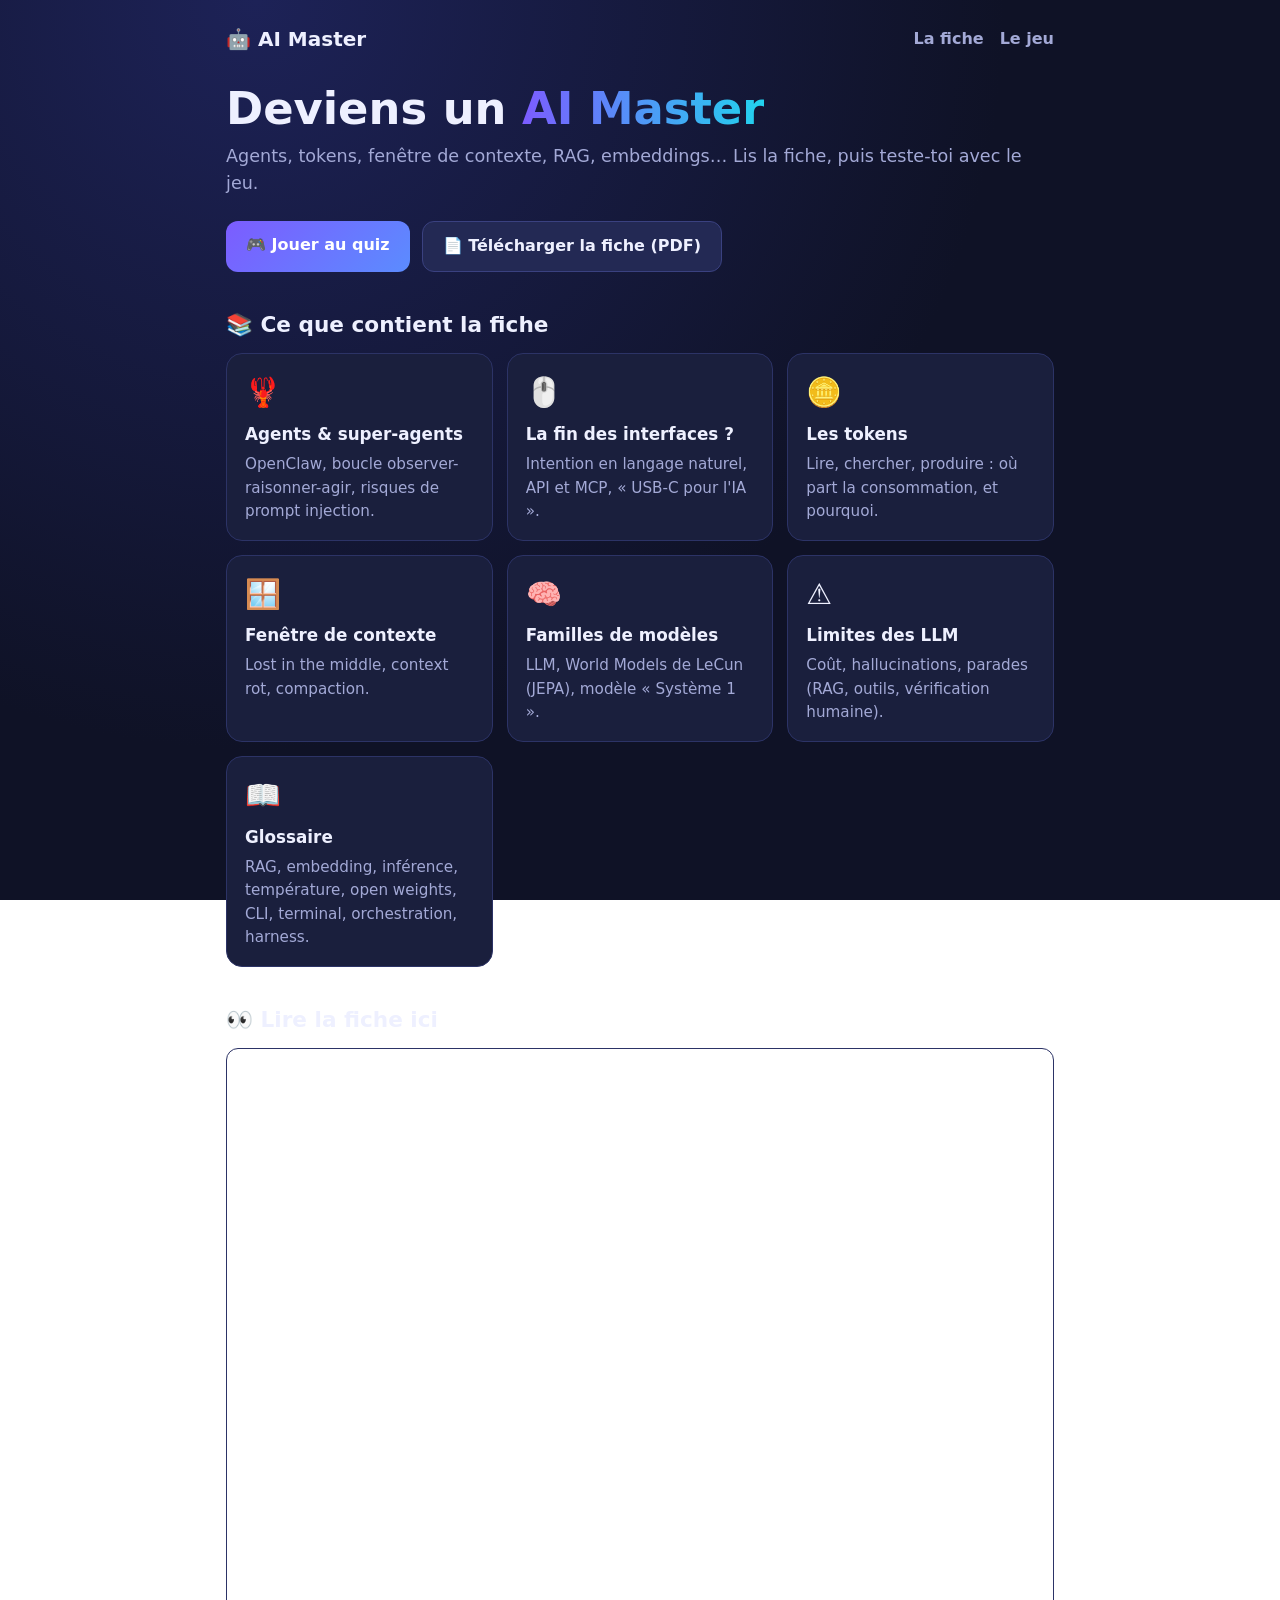
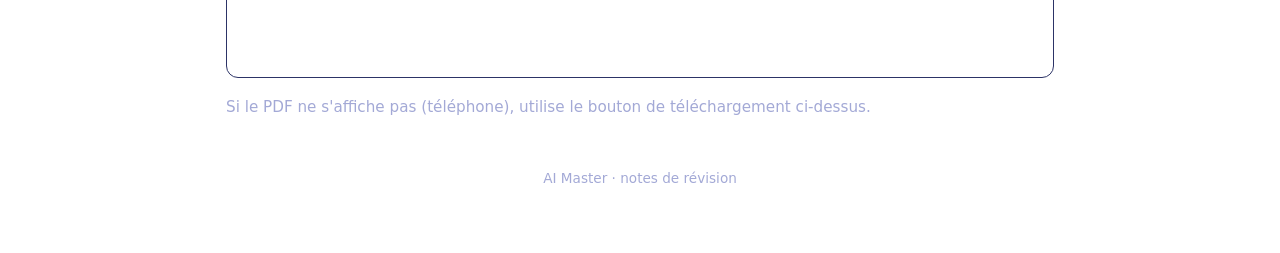
==== index.html @ 33f78830 "Ajoute la fiche IA (PDF), la page d'accueil et le quiz de révision Co-Authored-By: Claude Sonnet 5.5" ====
<!doctype html>
<html lang="fr">
<head>
  <meta charset="utf-8">
  <meta name="viewport" content="width=device-width, initial-scale=1">
  <title>AI Master</title>
  <meta name="description" content="Fiches de révision sur l'IA : agents, tokens, modèles. Avec un jeu pour réviser en s'amusant.">
  <link rel="stylesheet" href="style.css">
</head>
<body>
  <div class="wrap">
    <nav>
      <a class="logo" href="index.html">🤖 AI Master</a>
      <a class="link" href="#fiche">La fiche</a>
      <a class="link" href="game.html">Le jeu</a>
    </nav>

    <h1>Deviens un <span>AI Master</span></h1>
    <p class="lead">Agents, tokens, fenêtre de contexte, RAG, embeddings… Lis la fiche, puis teste-toi avec le jeu.</p>
    <div class="actions">
      <a class="btn" href="game.html">🎮 Jouer au quiz</a>
      <a class="btn alt" href="fiche/Fiche_agents_tokens_et_familles_de_modeles_IA.pdf" download>📄 Télécharger la fiche (PDF)</a>
    </div>

    <h2 id="fiche">📚 Ce que contient la fiche</h2>
    <div class="grid">
      <div class="card"><span class="emoji">🦞</span><h3>Agents &amp; super-agents</h3><p>OpenClaw, boucle observer-raisonner-agir, risques de prompt injection.</p></div>
      <div class="card"><span class="emoji">🖱️</span><h3>La fin des interfaces ?</h3><p>Intention en langage naturel, API et MCP, « USB-C pour l'IA ».</p></div>
      <div class="card"><span class="emoji">🪙</span><h3>Les tokens</h3><p>Lire, chercher, produire : où part la consommation, et pourquoi.</p></div>
      <div class="card"><span class="emoji">🪟</span><h3>Fenêtre de contexte</h3><p>Lost in the middle, context rot, compaction.</p></div>
      <div class="card"><span class="emoji">🧠</span><h3>Familles de modèles</h3><p>LLM, World Models de LeCun (JEPA), modèle « Système 1 ».</p></div>
      <div class="card"><span class="emoji">⚠️</span><h3>Limites des LLM</h3><p>Coût, hallucinations, parades (RAG, outils, vérification humaine).</p></div>
      <div class="card"><span class="emoji">📖</span><h3>Glossaire</h3><p>RAG, embedding, inférence, température, open weights, CLI, terminal, orchestration, harness.</p></div>
    </div>

    <h2>👀 Lire la fiche ici</h2>
    <iframe class="pdf" src="fiche/Fiche_agents_tokens_et_familles_de_modeles_IA.pdf" title="Fiche agents, tokens et familles de modèles IA"></iframe>
    <p class="lead" style="margin-top:10px;font-size:.95rem">Si le PDF ne s'affiche pas (téléphone), utilise le bouton de téléchargement ci-dessus.</p>

    <footer>AI Master · notes de révision</footer>
  </div>
</body>
</html>
---- style.css ----
:root {
  --bg: #0f1226;
  --card: #1a1f3d;
  --card2: #232954;
  --text: #eef0ff;
  --muted: #a3a9d6;
  --accent: #7c5cff;
  --accent2: #22d3ee;
  --good: #34d399;
  --bad: #fb7185;
  --warn: #fbbf24;
}
* { box-sizing: border-box; }
body {
  margin: 0;
  font-family: system-ui, -apple-system, "Segoe UI", Roboto, sans-serif;
  background: radial-gradient(circle at 20% 0%, #1d2257 0%, var(--bg) 55%) fixed;
  color: var(--text);
  line-height: 1.55;
}
a { color: var(--accent2); }
.wrap { max-width: 860px; margin: 0 auto; padding: 24px 16px 64px; }
nav { display: flex; gap: 16px; align-items: center; flex-wrap: wrap; margin-bottom: 28px; }
nav .logo { font-weight: 800; font-size: 1.25rem; margin-right: auto; text-decoration: none; color: var(--text); }
nav a.link { text-decoration: none; color: var(--muted); font-weight: 600; }
nav a.link:hover { color: var(--text); }
h1 { font-size: clamp(1.9rem, 5vw, 2.8rem); margin: 0 0 8px; line-height: 1.15; }
h1 span { background: linear-gradient(90deg, var(--accent), var(--accent2)); -webkit-background-clip: text; background-clip: text; color: transparent; }
h2 { margin: 36px 0 12px; font-size: 1.35rem; }
.lead { color: var(--muted); font-size: 1.1rem; margin: 0 0 24px; }
.btn {
  display: inline-block; border: 0; cursor: pointer; text-decoration: none;
  padding: 12px 20px; border-radius: 12px; font-size: 1rem; font-weight: 700;
  color: #fff; background: linear-gradient(135deg, var(--accent), #5b8cff);
  transition: transform .12s ease, filter .12s ease;
}
.btn:hover { transform: translateY(-2px); filter: brightness(1.1); }
.btn.alt { background: var(--card2); color: var(--text); border: 1px solid #3a4180; }
.actions { display: flex; gap: 12px; flex-wrap: wrap; margin: 20px 0 8px; }
.grid { display: grid; grid-template-columns: repeat(auto-fill, minmax(240px, 1fr)); gap: 14px; }
.card { background: var(--card); border: 1px solid #2c3366; border-radius: 16px; padding: 16px 18px; }
.card h3 { margin: 0 0 6px; font-size: 1.05rem; }
.card p { margin: 0; color: var(--muted); font-size: .95rem; }
.card .emoji { font-size: 1.8rem; display: block; margin-bottom: 6px; }
iframe.pdf { width: 100%; height: 70vh; border: 1px solid #2c3366; border-radius: 12px; background: #fff; }
footer { margin-top: 48px; color: var(--muted); font-size: .85rem; text-align: center; }

/* game */
.hud { display: flex; justify-content: space-between; align-items: center; gap: 8px; flex-wrap: wrap; margin-bottom: 12px; font-weight: 700; }
.pill { background: var(--card); border: 1px solid #2c3366; border-radius: 999px; padding: 6px 14px; }
.timer { height: 10px; background: var(--card); border-radius: 999px; overflow: hidden; margin-bottom: 18px; }
.timer > div { height: 100%; width: 100%; background: linear-gradient(90deg, var(--good), var(--warn), var(--bad)); transform-origin: left; }
.qbox { background: var(--card); border: 1px solid #2c3366; border-radius: 18px; padding: 22px; }
.qtype { color: var(--accent2); font-size: .8rem; font-weight: 800; letter-spacing: .08em; text-transform: uppercase; }
.question { font-size: 1.25rem; font-weight: 700; margin: 6px 0 16px; }
.answers { display: grid; gap: 10px; }
.answers button {
  text-align: left; font: inherit; color: var(--text); background: var(--card2);
  border: 2px solid #3a4180; border-radius: 12px; padding: 12px 14px; cursor: pointer;
  transition: transform .1s ease, border-color .1s ease;
}
.answers button:hover:not(:disabled) { transform: translateX(4px); border-color: var(--accent2); }
.answers button:disabled { cursor: default; }
.answers button.good { border-color: var(--good); background: #12392f; }
.answers button.bad { border-color: var(--bad); background: #43212b; }
.feedback { margin-top: 16px; padding: 12px 14px; border-radius: 12px; background: var(--card2); display: none; }
.feedback.show { display: block; }
.feedback b.good { color: var(--good); }
.feedback b.bad { color: var(--bad); }
.center { text-align: center; }
.mascot { font-size: 4rem; display: block; margin-bottom: 6px; }
.shake { animation: shake .35s; }
.pop { animation: pop .35s; }
@keyframes shake { 0%,100% { transform: translateX(0); } 25% { transform: translateX(-8px); } 75% { transform: translateX(8px); } }
@keyframes pop { 0% { transform: scale(1); } 50% { transform: scale(1.05); } 100% { transform: scale(1); } }
.hidden { display: none !important; }
.big { font-size: 3rem; font-weight: 800; }
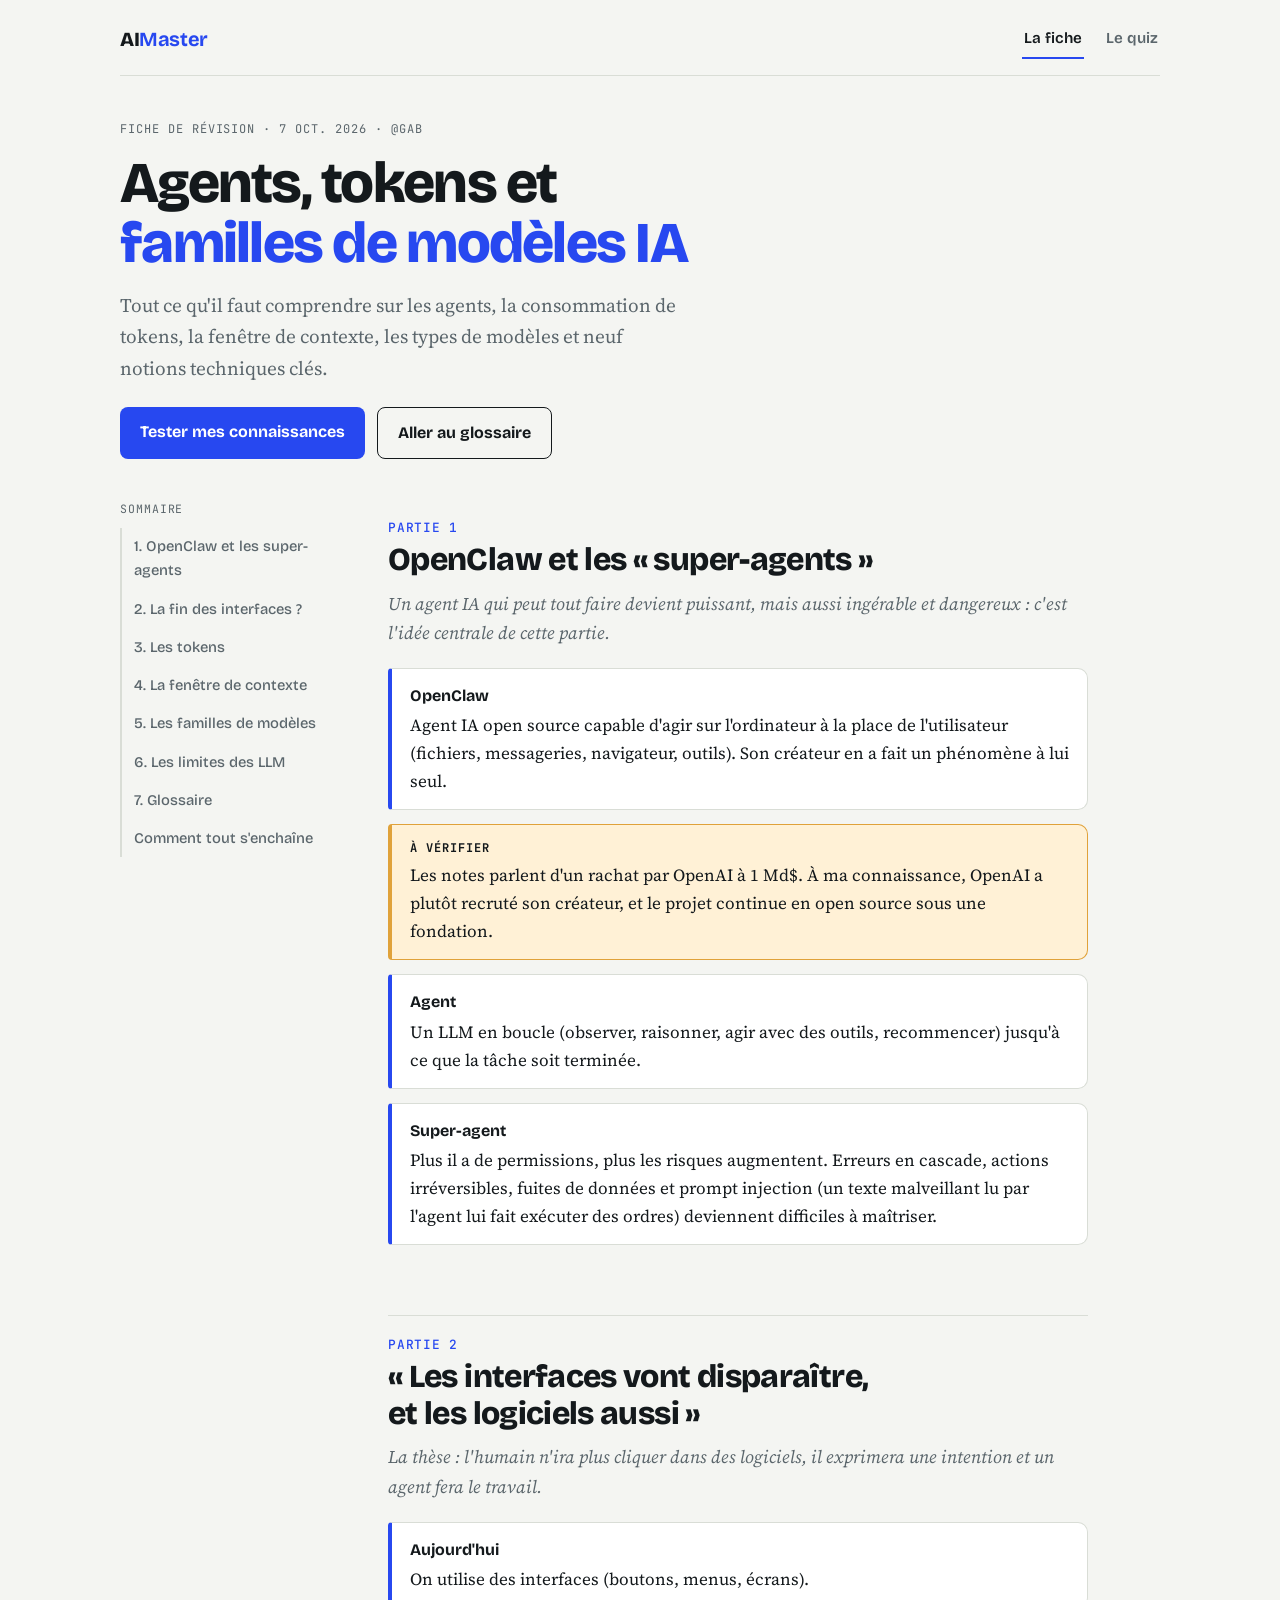
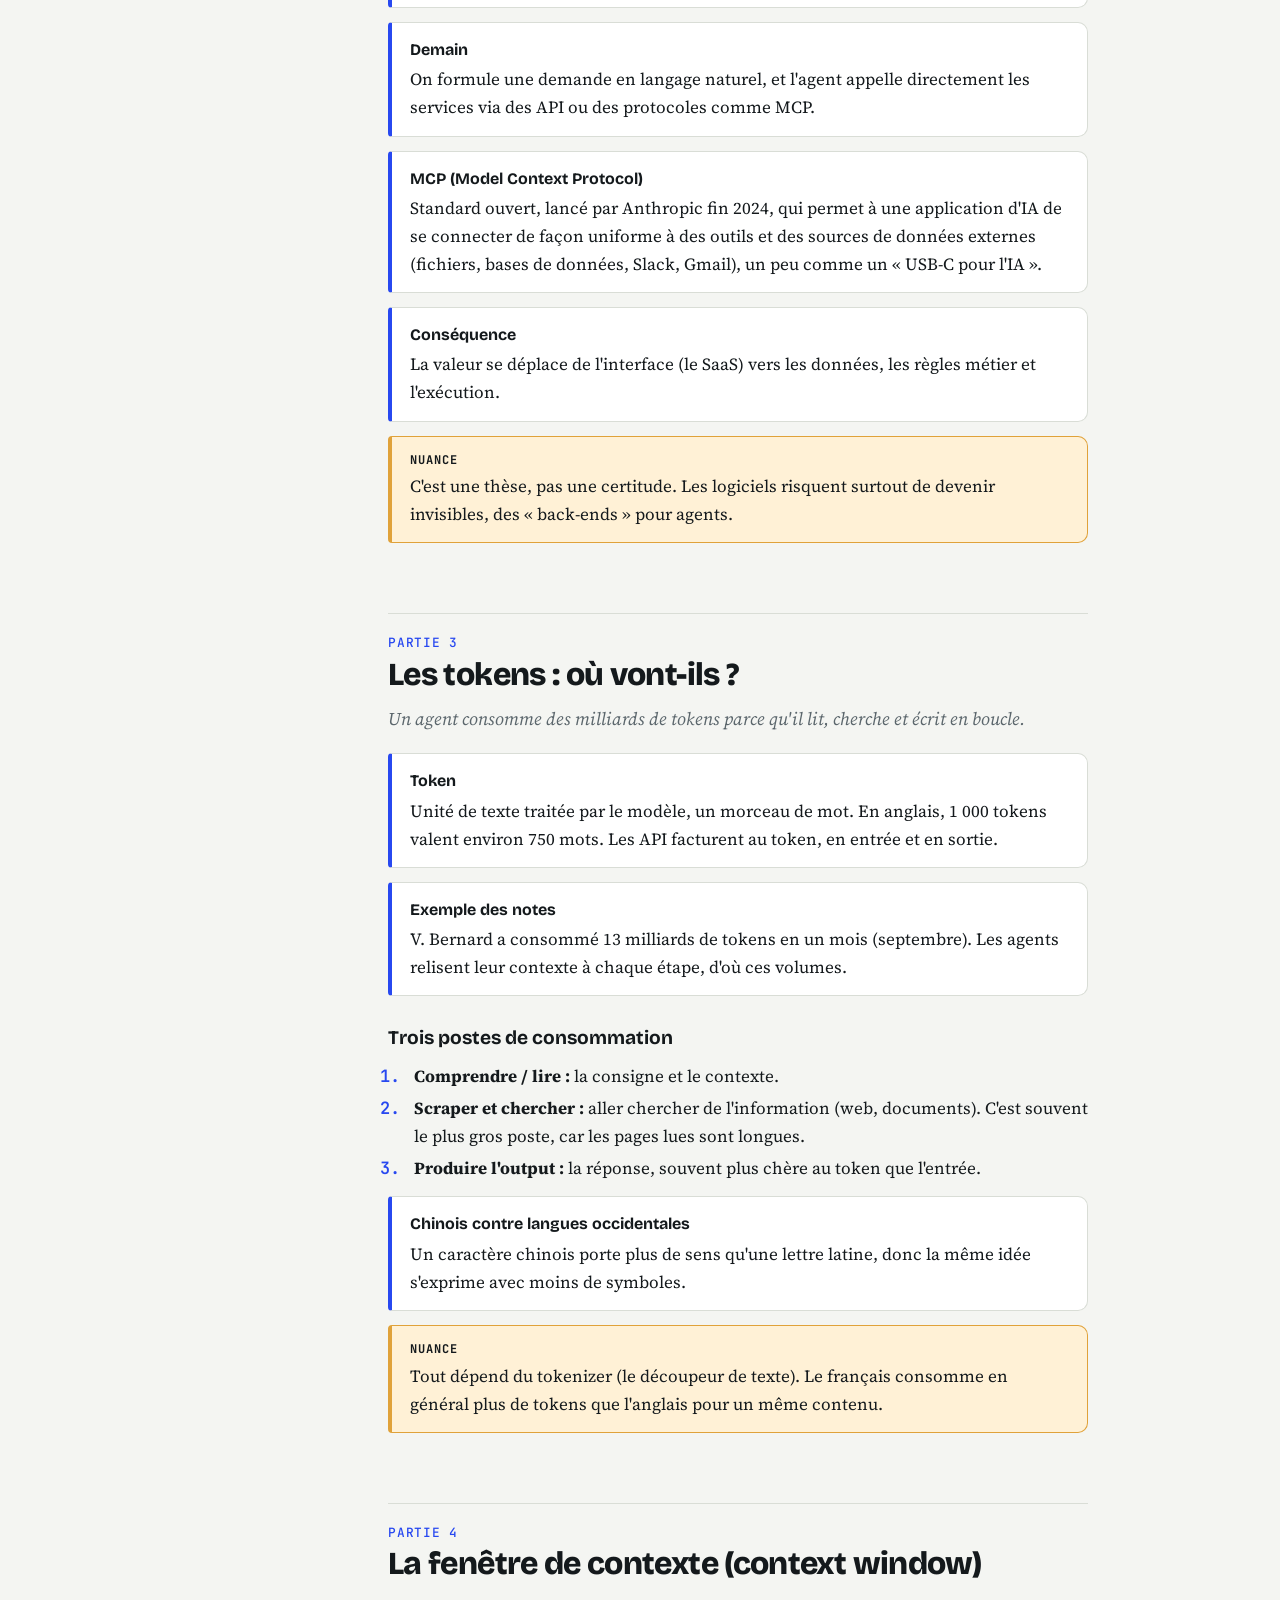
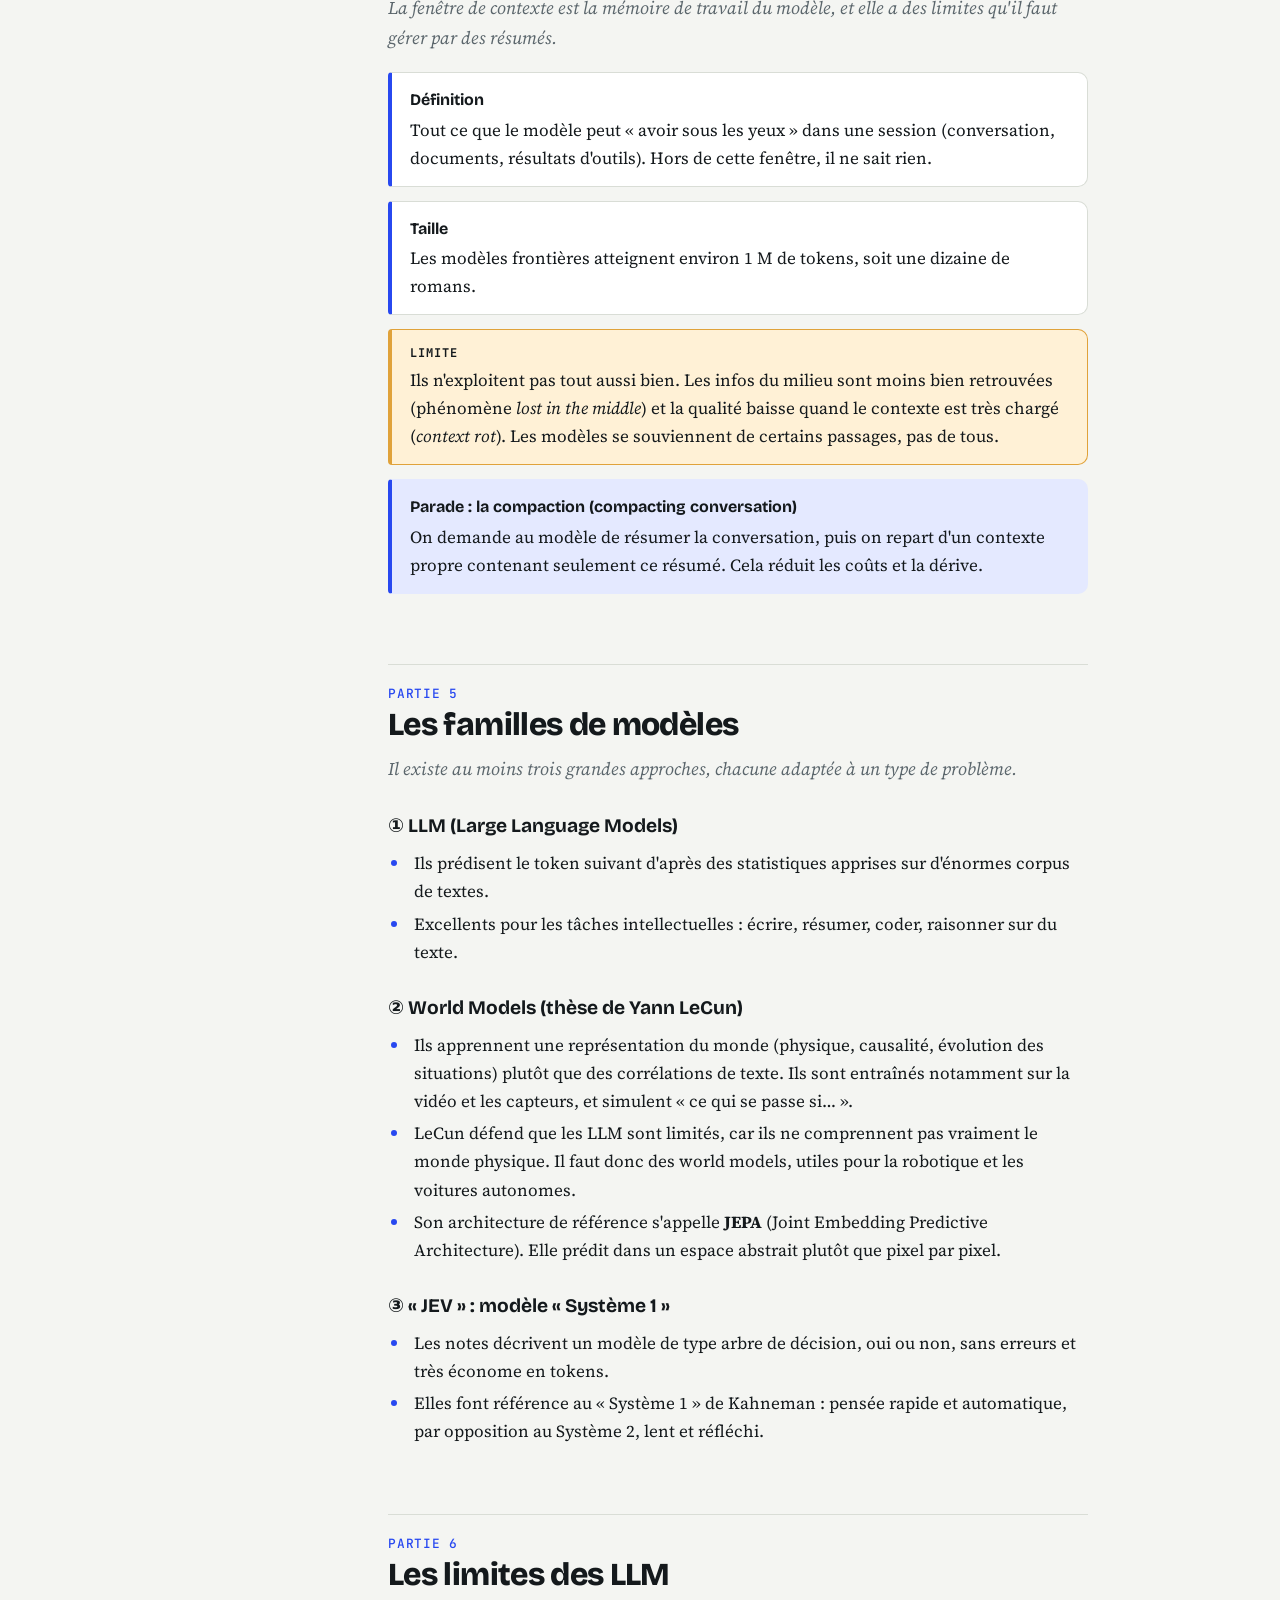
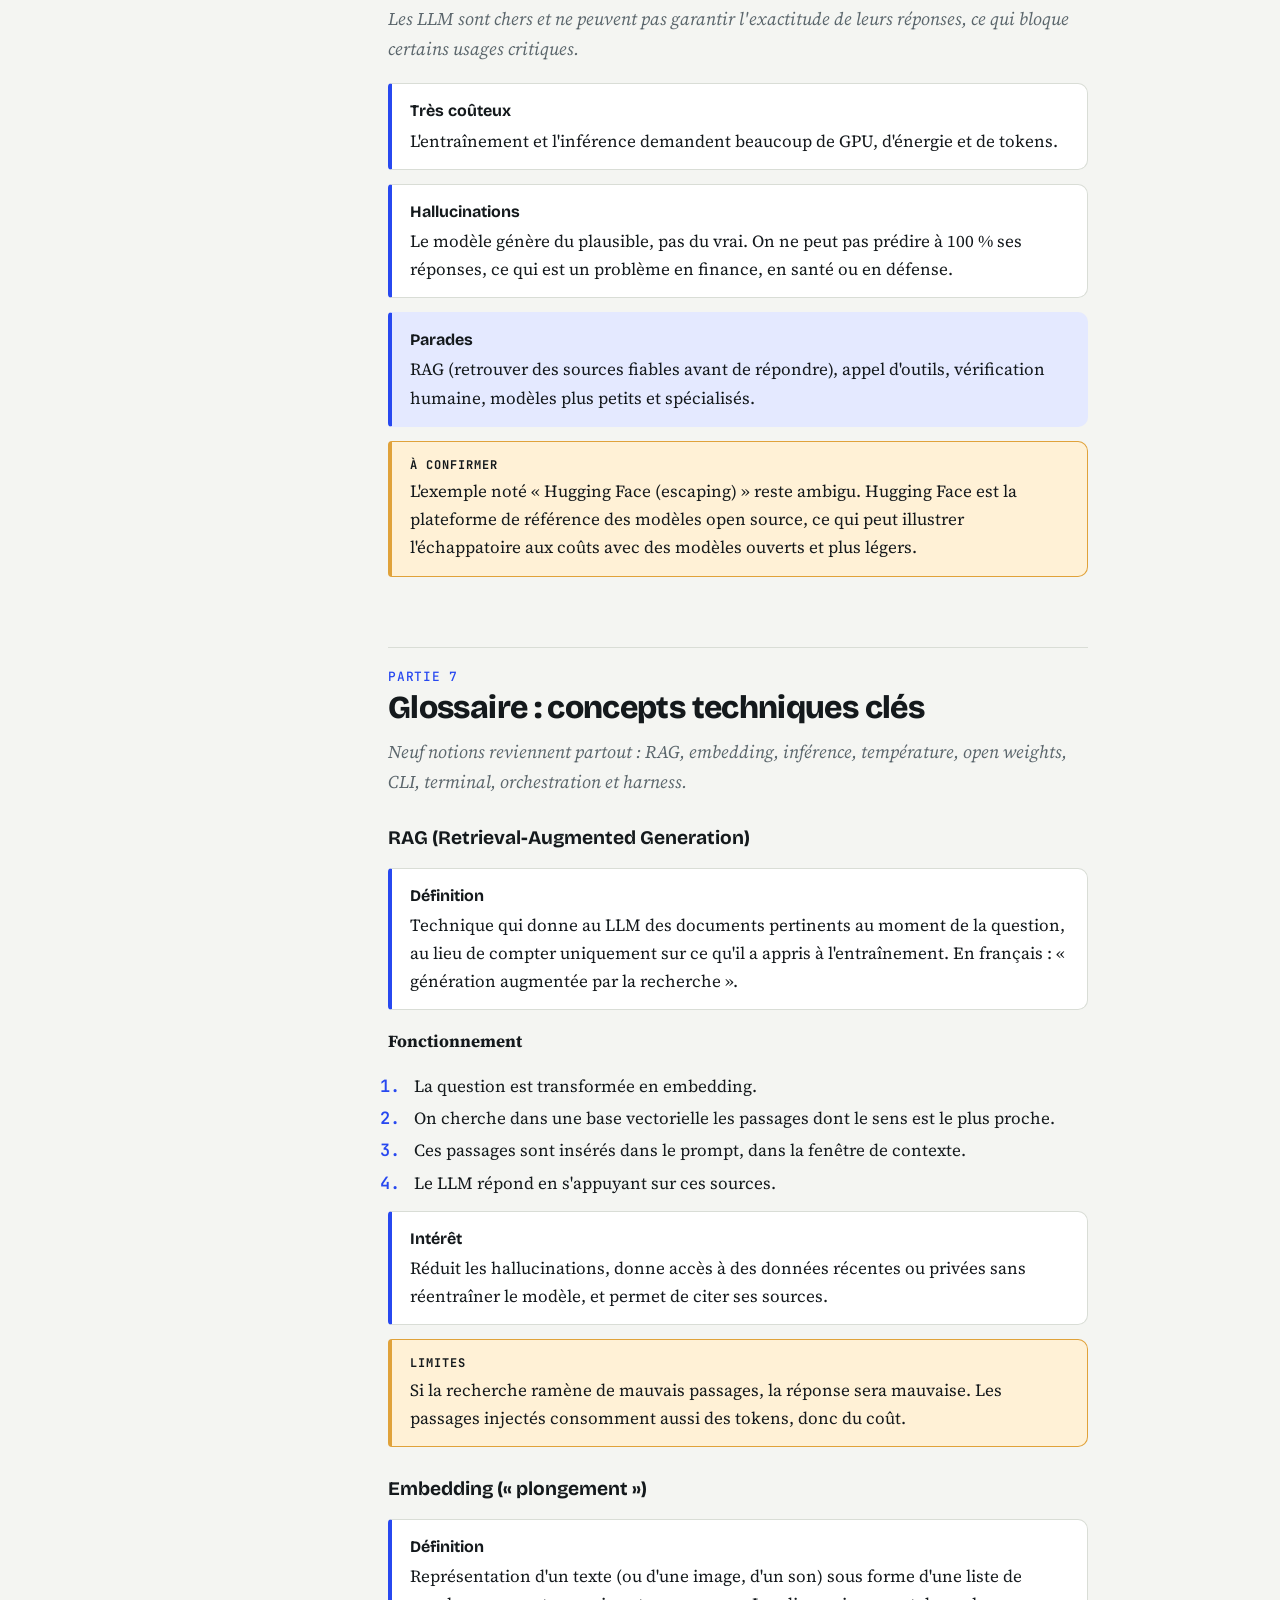
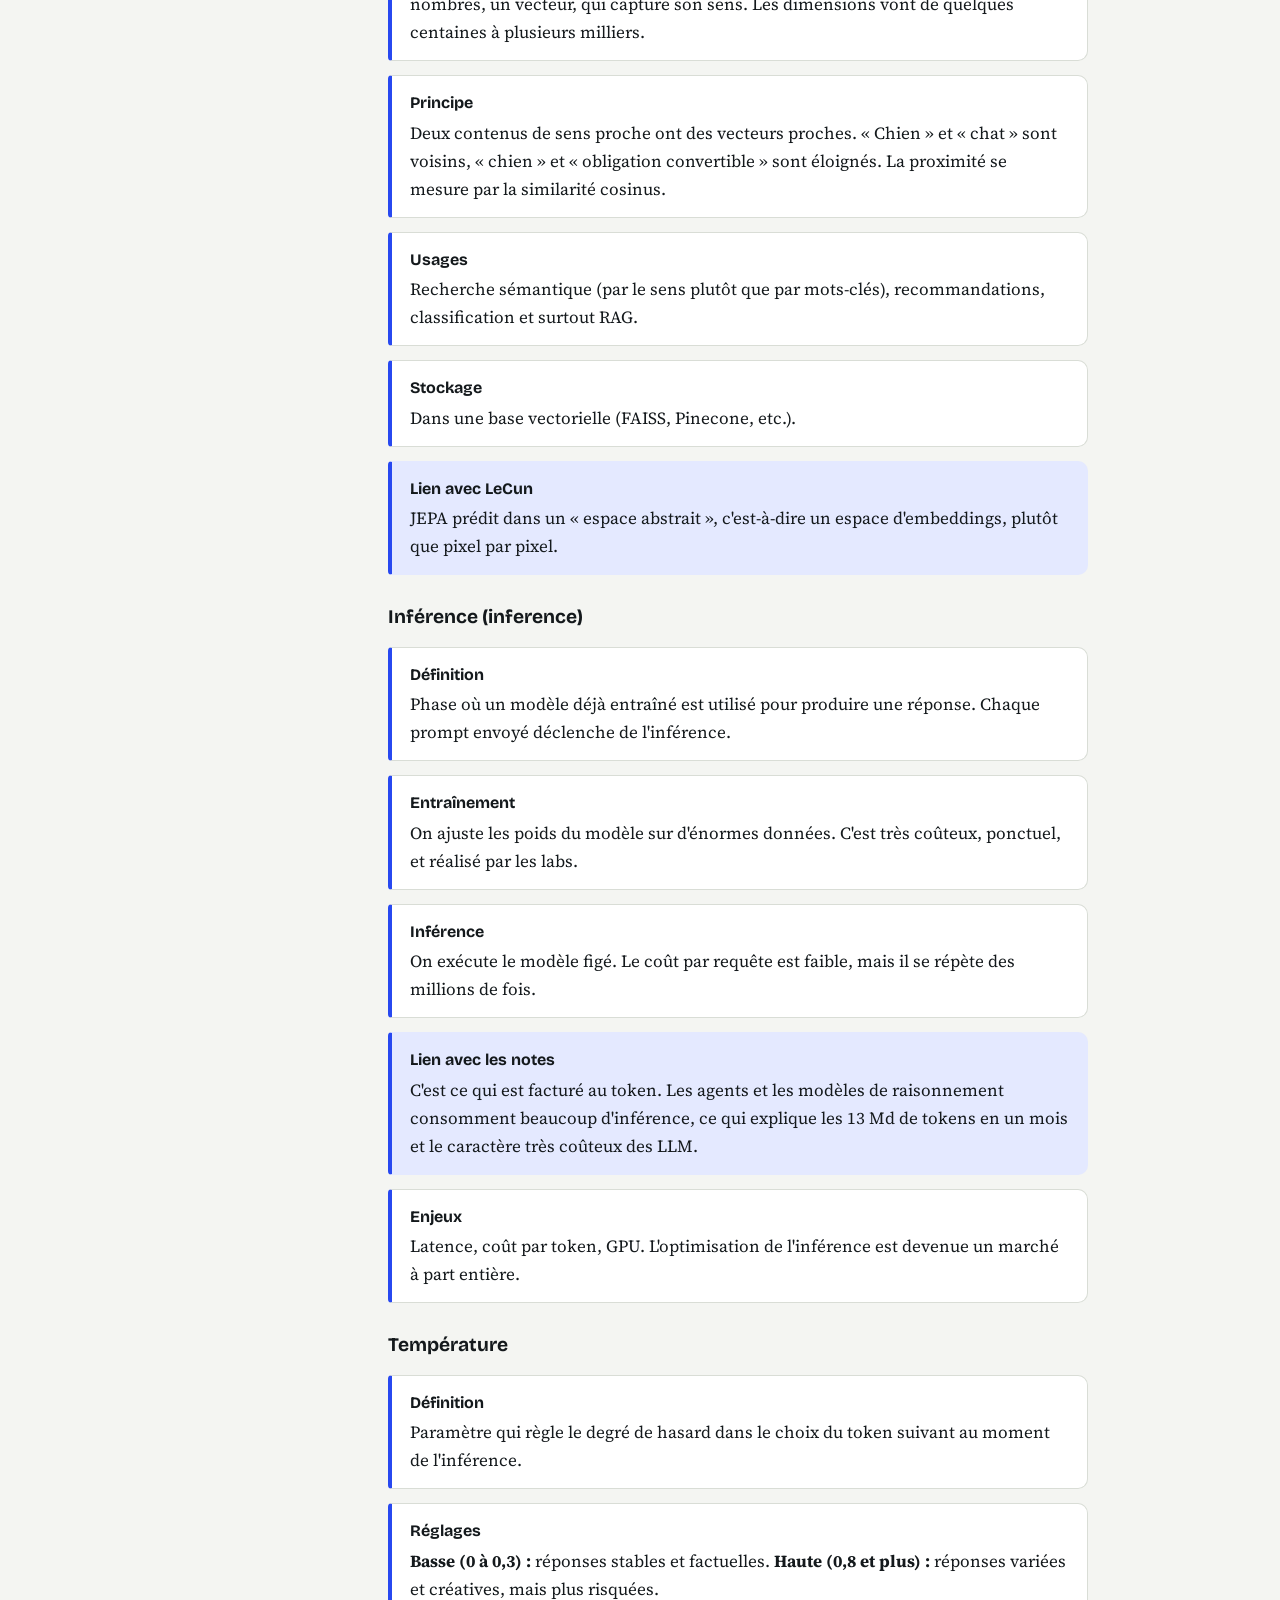
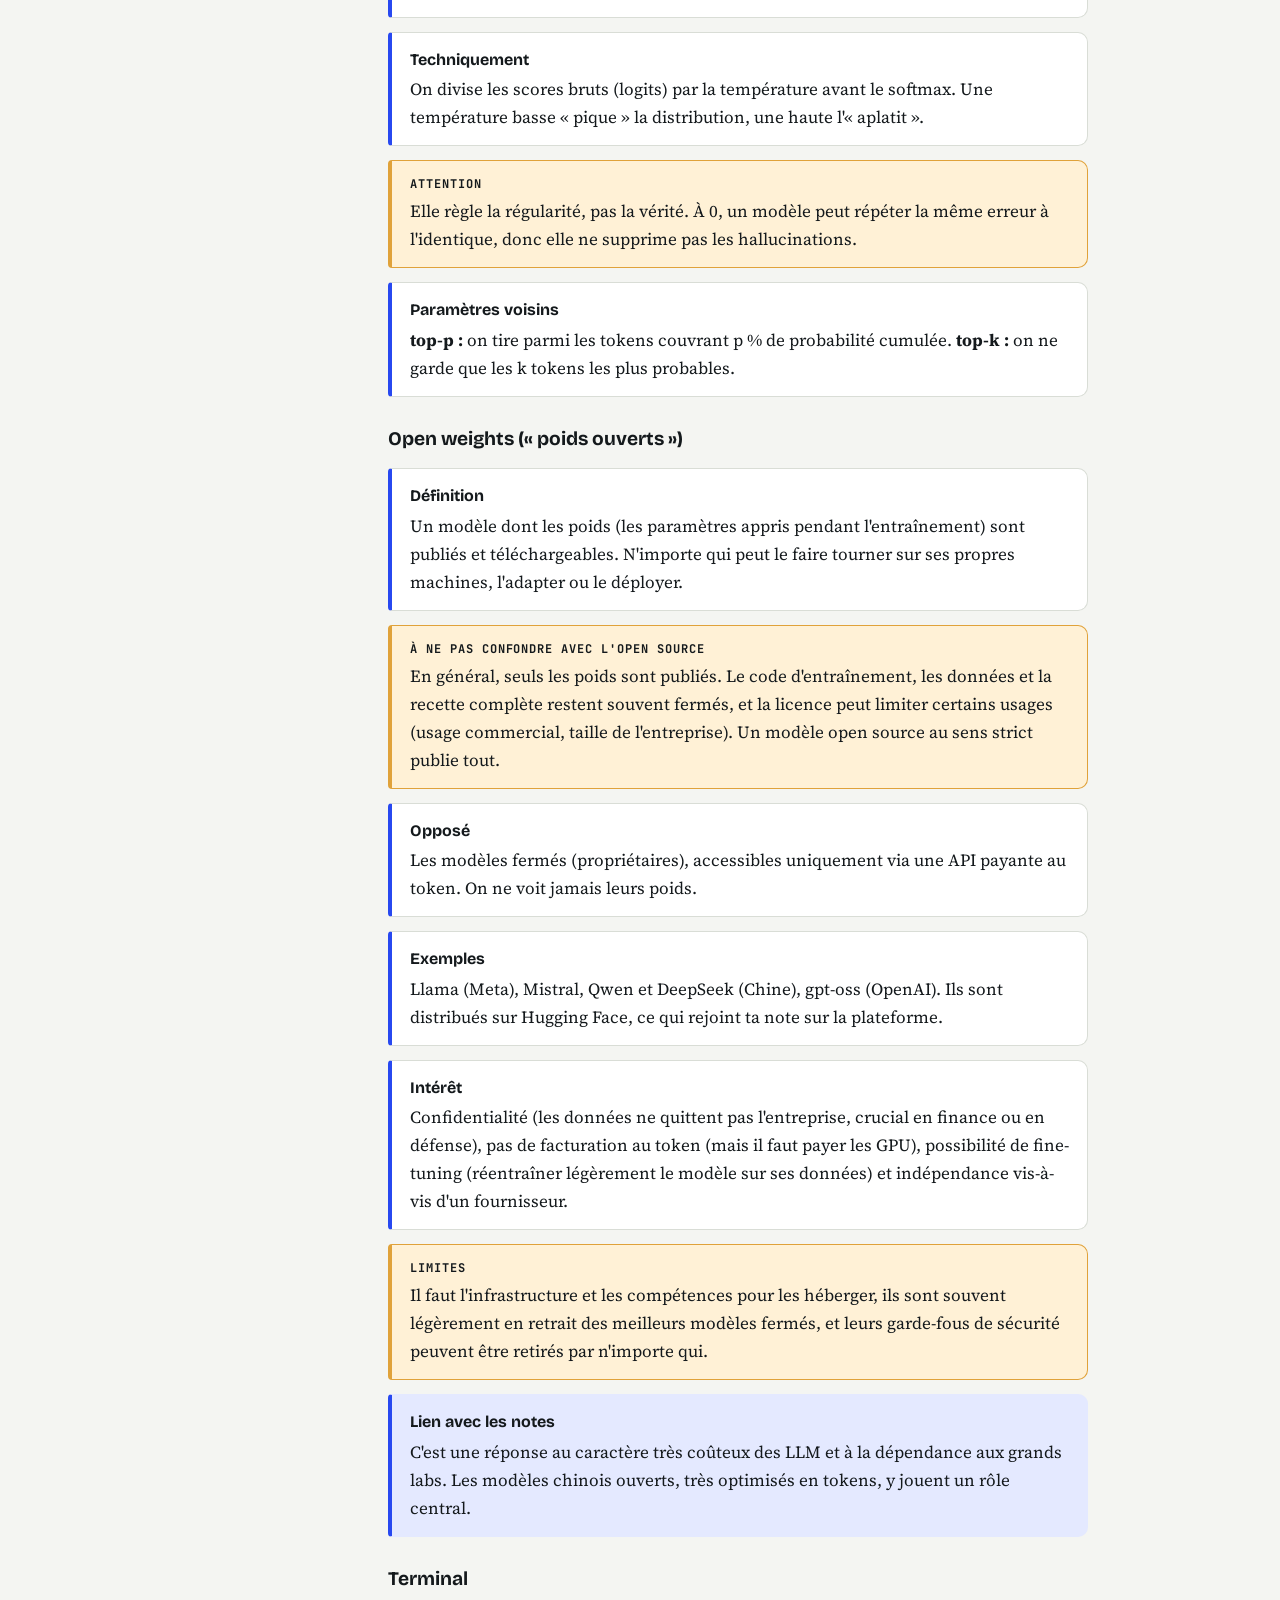
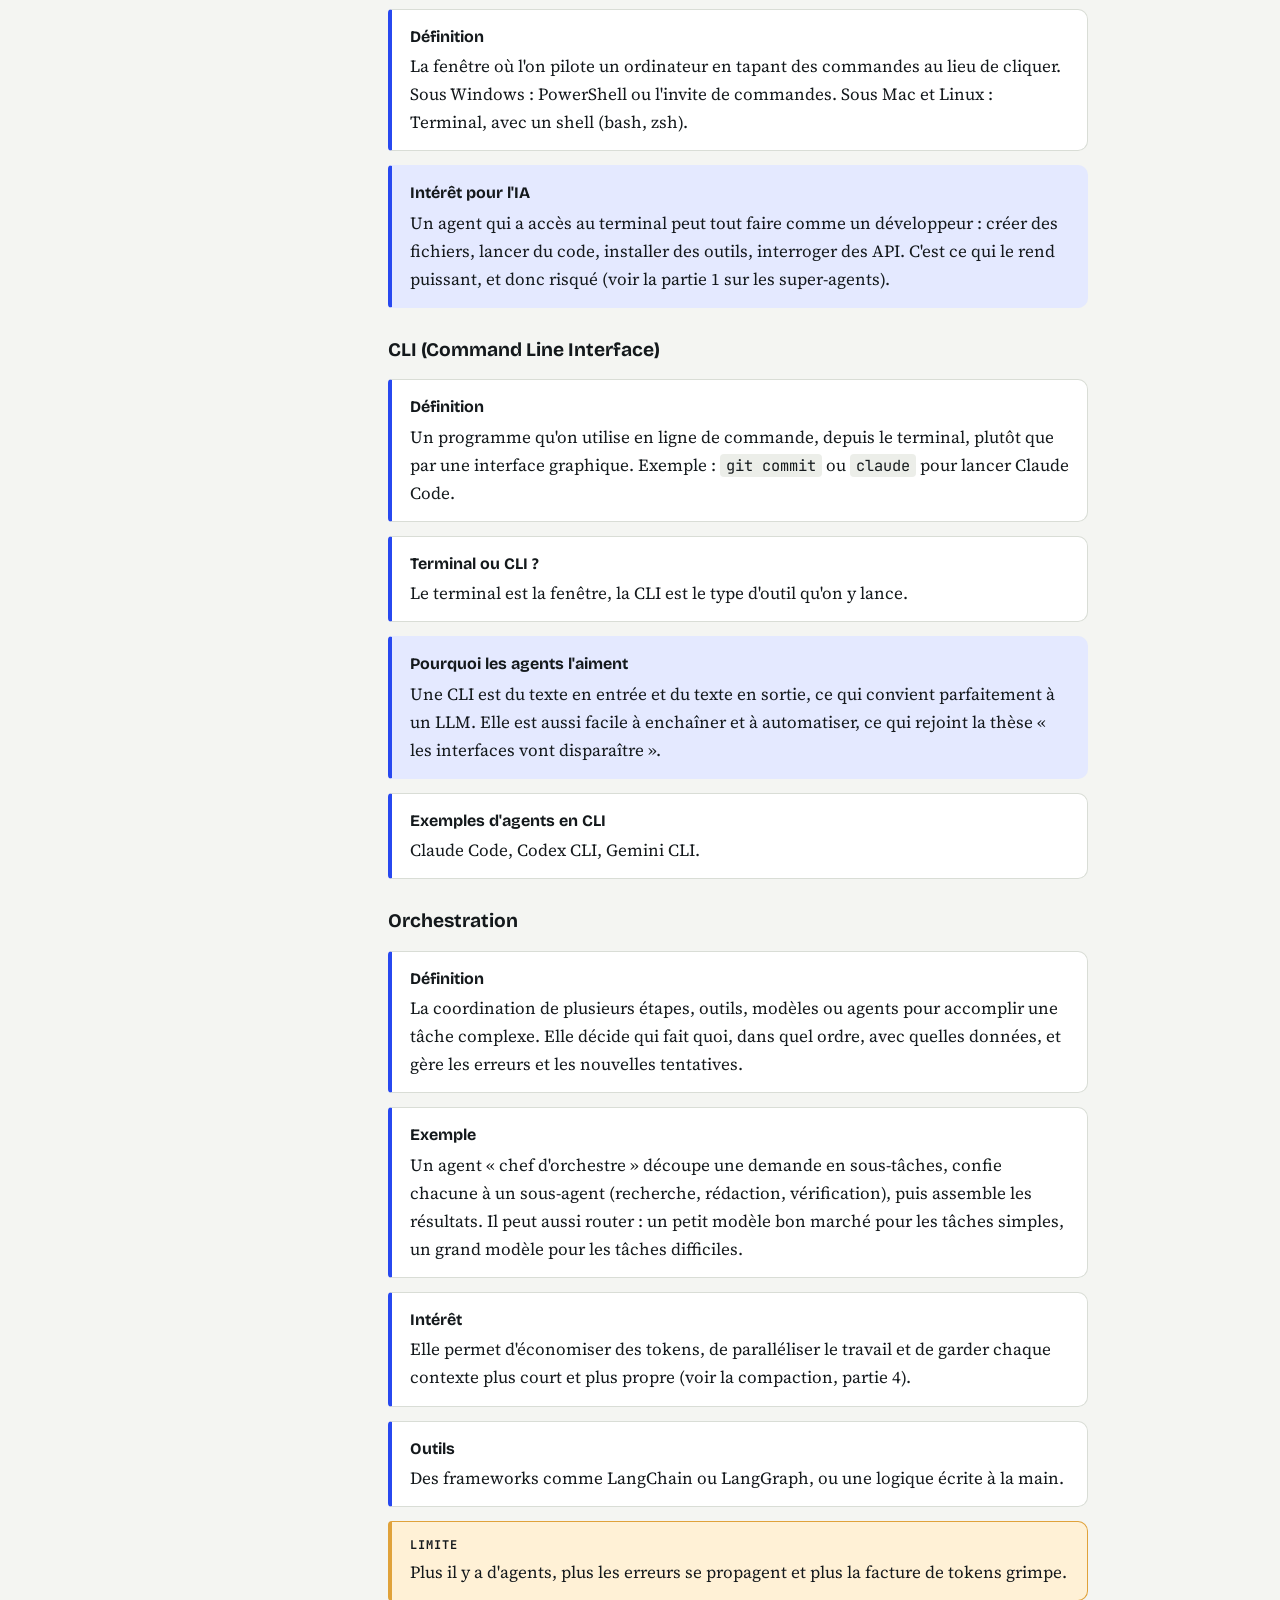
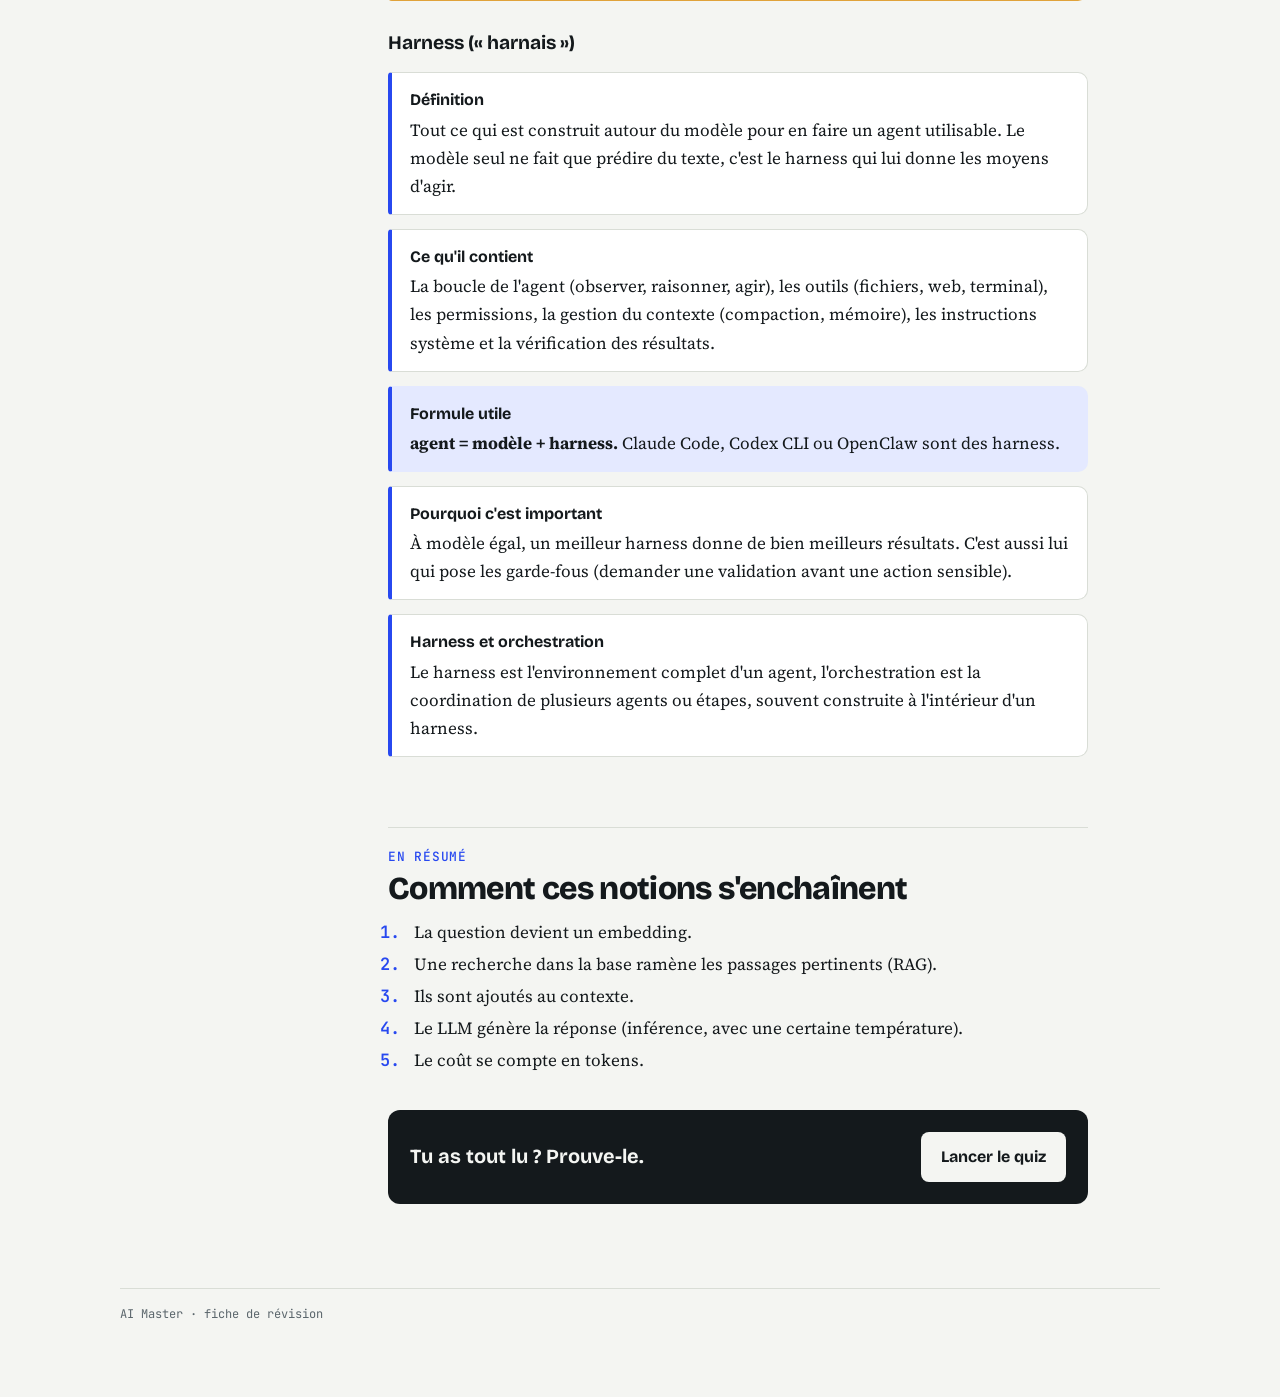
==== commit 4a100259: "Fiche en version texte (sans PDF) et nouvelle interface Co-Authored-By: Claude Sonnet 5.5 <noreply@a" ====
--- a/index.html
+++ b/index.html
@@ -4,40 +4,213 @@
   <meta charset="utf-8">
   <meta name="viewport" content="width=device-width, initial-scale=1">
   <title>AI Master</title>
-  <meta name="description" content="Fiches de révision sur l'IA : agents, tokens, modèles. Avec un jeu pour réviser en s'amusant.">
+  <meta name="description" content="Fiche de révision : agents, tokens et familles de modèles IA, avec un quiz pour réviser.">
+  <link rel="preconnect" href="https://fonts.googleapis.com">
+  <link rel="preconnect" href="https://fonts.gstatic.com" crossorigin>
+  <link rel="stylesheet" href="https://fonts.googleapis.com/css2?family=Bricolage+Grotesque:wght@500;600;700;800&family=JetBrains+Mono:wght@400;500;600&family=Source+Serif+4:ital,wght@0,400;0,600;1,400&display=swap">
   <link rel="stylesheet" href="style.css">
 </head>
 <body>
-  <div class="wrap">
-    <nav>
-      <a class="logo" href="index.html">🤖 AI Master</a>
-      <a class="link" href="#fiche">La fiche</a>
-      <a class="link" href="game.html">Le jeu</a>
+<div class="shell">
+  <header class="top">
+    <a class="brand" href="index.html">AI<b>Master</b></a>
+    <a class="tab" href="index.html" aria-current="page">La fiche</a>
+    <a class="tab" href="game.html">Le quiz</a>
+  </header>
+
+  <div class="hero">
+    <p class="eyebrow">Fiche de révision · 7 oct. 2026 · @gab</p>
+    <h1>Agents, tokens et <em>familles de modèles IA</em></h1>
+    <p class="sub">Tout ce qu'il faut comprendre sur les agents, la consommation de tokens, la fenêtre de contexte, les types de modèles et neuf notions techniques clés.</p>
+    <div class="actions">
+      <a class="btn" href="game.html">Tester mes connaissances</a>
+      <a class="btn alt" href="#s7">Aller au glossaire</a>
+    </div>
+  </div>
+
+  <div class="layout">
+    <nav class="toc" aria-label="Sommaire">
+      <p>Sommaire</p>
+      <ol>
+        <li><a href="#s1">1. OpenClaw et les super-agents</a></li>
+        <li><a href="#s2">2. La fin des interfaces ?</a></li>
+        <li><a href="#s3">3. Les tokens</a></li>
+        <li><a href="#s4">4. La fenêtre de contexte</a></li>
+        <li><a href="#s5">5. Les familles de modèles</a></li>
+        <li><a href="#s6">6. Les limites des LLM</a></li>
+        <li><a href="#s7">7. Glossaire</a></li>
+        <li><a href="#enchainement">Comment tout s'enchaîne</a></li>
+      </ol>
     </nav>
 
-    <h1>Deviens un <span>AI Master</span></h1>
-    <p class="lead">Agents, tokens, fenêtre de contexte, RAG, embeddings… Lis la fiche, puis teste-toi avec le jeu.</p>
-    <div class="actions">
-      <a class="btn" href="game.html">🎮 Jouer au quiz</a>
-      <a class="btn alt" href="fiche/Fiche_agents_tokens_et_familles_de_modeles_IA.pdf" download>📄 Télécharger la fiche (PDF)</a>
-    </div>
-
-    <h2 id="fiche">📚 Ce que contient la fiche</h2>
-    <div class="grid">
-      <div class="card"><span class="emoji">🦞</span><h3>Agents &amp; super-agents</h3><p>OpenClaw, boucle observer-raisonner-agir, risques de prompt injection.</p></div>
-      <div class="card"><span class="emoji">🖱️</span><h3>La fin des interfaces ?</h3><p>Intention en langage naturel, API et MCP, « USB-C pour l'IA ».</p></div>
-      <div class="card"><span class="emoji">🪙</span><h3>Les tokens</h3><p>Lire, chercher, produire : où part la consommation, et pourquoi.</p></div>
-      <div class="card"><span class="emoji">🪟</span><h3>Fenêtre de contexte</h3><p>Lost in the middle, context rot, compaction.</p></div>
-      <div class="card"><span class="emoji">🧠</span><h3>Familles de modèles</h3><p>LLM, World Models de LeCun (JEPA), modèle « Système 1 ».</p></div>
-      <div class="card"><span class="emoji">⚠️</span><h3>Limites des LLM</h3><p>Coût, hallucinations, parades (RAG, outils, vérification humaine).</p></div>
-      <div class="card"><span class="emoji">📖</span><h3>Glossaire</h3><p>RAG, embedding, inférence, température, open weights, CLI, terminal, orchestration, harness.</p></div>
-    </div>
-
-    <h2>👀 Lire la fiche ici</h2>
-    <iframe class="pdf" src="fiche/Fiche_agents_tokens_et_familles_de_modeles_IA.pdf" title="Fiche agents, tokens et familles de modèles IA"></iframe>
-    <p class="lead" style="margin-top:10px;font-size:.95rem">Si le PDF ne s'affiche pas (téléphone), utilise le bouton de téléchargement ci-dessus.</p>
-
-    <footer>AI Master · notes de révision</footer>
+    <main class="doc">
+
+      <section id="s1">
+        <h2><span class="n">PARTIE 1</span>OpenClaw et les « super-agents »</h2>
+        <p class="lead">Un agent IA qui peut tout faire devient puissant, mais aussi ingérable et dangereux : c'est l'idée centrale de cette partie.</p>
+        <div class="box"><span class="term">OpenClaw</span><p>Agent IA open source capable d'agir sur l'ordinateur à la place de l'utilisateur (fichiers, messageries, navigateur, outils). Son créateur en a fait un phénomène à lui seul.</p></div>
+        <div class="box check"><span class="term">À vérifier</span><p>Les notes parlent d'un rachat par OpenAI à 1 Md$. À ma connaissance, OpenAI a plutôt recruté son créateur, et le projet continue en open source sous une fondation.</p></div>
+        <div class="box"><span class="term">Agent</span><p>Un LLM en boucle (observer, raisonner, agir avec des outils, recommencer) jusqu'à ce que la tâche soit terminée.</p></div>
+        <div class="box"><span class="term">Super-agent</span><p>Plus il a de permissions, plus les risques augmentent. Erreurs en cascade, actions irréversibles, fuites de données et prompt injection (un texte malveillant lu par l'agent lui fait exécuter des ordres) deviennent difficiles à maîtriser.</p></div>
+      </section>
+
+      <section id="s2">
+        <h2><span class="n">PARTIE 2</span>« Les interfaces vont disparaître, et les logiciels aussi »</h2>
+        <p class="lead">La thèse : l'humain n'ira plus cliquer dans des logiciels, il exprimera une intention et un agent fera le travail.</p>
+        <div class="box"><span class="term">Aujourd'hui</span><p>On utilise des interfaces (boutons, menus, écrans).</p></div>
+        <div class="box"><span class="term">Demain</span><p>On formule une demande en langage naturel, et l'agent appelle directement les services via des API ou des protocoles comme MCP.</p></div>
+        <div class="box"><span class="term">MCP (Model Context Protocol)</span><p>Standard ouvert, lancé par Anthropic fin 2024, qui permet à une application d'IA de se connecter de façon uniforme à des outils et des sources de données externes (fichiers, bases de données, Slack, Gmail), un peu comme un « USB-C pour l'IA ».</p></div>
+        <div class="box"><span class="term">Conséquence</span><p>La valeur se déplace de l'interface (le SaaS) vers les données, les règles métier et l'exécution.</p></div>
+        <div class="box check"><span class="term">Nuance</span><p>C'est une thèse, pas une certitude. Les logiciels risquent surtout de devenir invisibles, des « back-ends » pour agents.</p></div>
+      </section>
+
+      <section id="s3">
+        <h2><span class="n">PARTIE 3</span>Les tokens : où vont-ils ?</h2>
+        <p class="lead">Un agent consomme des milliards de tokens parce qu'il lit, cherche et écrit en boucle.</p>
+        <div class="box"><span class="term">Token</span><p>Unité de texte traitée par le modèle, un morceau de mot. En anglais, 1 000 tokens valent environ 750 mots. Les API facturent au token, en entrée et en sortie.</p></div>
+        <div class="box"><span class="term">Exemple des notes</span><p>V. Bernard a consommé 13 milliards de tokens en un mois (septembre). Les agents relisent leur contexte à chaque étape, d'où ces volumes.</p></div>
+        <h3>Trois postes de consommation</h3>
+        <ol class="steps">
+          <li><b>Comprendre / lire :</b> la consigne et le contexte.</li>
+          <li><b>Scraper et chercher :</b> aller chercher de l'information (web, documents). C'est souvent le plus gros poste, car les pages lues sont longues.</li>
+          <li><b>Produire l'output :</b> la réponse, souvent plus chère au token que l'entrée.</li>
+        </ol>
+        <div class="box"><span class="term">Chinois contre langues occidentales</span><p>Un caractère chinois porte plus de sens qu'une lettre latine, donc la même idée s'exprime avec moins de symboles.</p></div>
+        <div class="box check"><span class="term">Nuance</span><p>Tout dépend du tokenizer (le découpeur de texte). Le français consomme en général plus de tokens que l'anglais pour un même contenu.</p></div>
+      </section>
+
+      <section id="s4">
+        <h2><span class="n">PARTIE 4</span>La fenêtre de contexte (context window)</h2>
+        <p class="lead">La fenêtre de contexte est la mémoire de travail du modèle, et elle a des limites qu'il faut gérer par des résumés.</p>
+        <div class="box"><span class="term">Définition</span><p>Tout ce que le modèle peut « avoir sous les yeux » dans une session (conversation, documents, résultats d'outils). Hors de cette fenêtre, il ne sait rien.</p></div>
+        <div class="box"><span class="term">Taille</span><p>Les modèles frontières atteignent environ 1 M de tokens, soit une dizaine de romans.</p></div>
+        <div class="box check"><span class="term">Limite</span><p>Ils n'exploitent pas tout aussi bien. Les infos du milieu sont moins bien retrouvées (phénomène <i>lost in the middle</i>) et la qualité baisse quand le contexte est très chargé (<i>context rot</i>). Les modèles se souviennent de certains passages, pas de tous.</p></div>
+        <div class="box link"><span class="term">Parade : la compaction (compacting conversation)</span><p>On demande au modèle de résumer la conversation, puis on repart d'un contexte propre contenant seulement ce résumé. Cela réduit les coûts et la dérive.</p></div>
+      </section>
+
+      <section id="s5">
+        <h2><span class="n">PARTIE 5</span>Les familles de modèles</h2>
+        <p class="lead">Il existe au moins trois grandes approches, chacune adaptée à un type de problème.</p>
+
+        <h3>① LLM (Large Language Models)</h3>
+        <ul>
+          <li>Ils prédisent le token suivant d'après des statistiques apprises sur d'énormes corpus de textes.</li>
+          <li>Excellents pour les tâches intellectuelles : écrire, résumer, coder, raisonner sur du texte.</li>
+        </ul>
+
+        <h3>② World Models (thèse de Yann LeCun)</h3>
+        <ul>
+          <li>Ils apprennent une représentation du monde (physique, causalité, évolution des situations) plutôt que des corrélations de texte. Ils sont entraînés notamment sur la vidéo et les capteurs, et simulent « ce qui se passe si… ».</li>
+          <li>LeCun défend que les LLM sont limités, car ils ne comprennent pas vraiment le monde physique. Il faut donc des world models, utiles pour la robotique et les voitures autonomes.</li>
+          <li>Son architecture de référence s'appelle <b>JEPA</b> (Joint Embedding Predictive Architecture). Elle prédit dans un espace abstrait plutôt que pixel par pixel.</li>
+        </ul>
+
+        <h3>③ « JEV » : modèle « Système 1 »</h3>
+        <ul>
+          <li>Les notes décrivent un modèle de type arbre de décision, oui ou non, sans erreurs et très économe en tokens.</li>
+          <li>Elles font référence au « Système 1 » de Kahneman : pensée rapide et automatique, par opposition au Système 2, lent et réfléchi.</li>
+        </ul>
+      </section>
+
+      <section id="s6">
+        <h2><span class="n">PARTIE 6</span>Les limites des LLM</h2>
+        <p class="lead">Les LLM sont chers et ne peuvent pas garantir l'exactitude de leurs réponses, ce qui bloque certains usages critiques.</p>
+        <div class="box"><span class="term">Très coûteux</span><p>L'entraînement et l'inférence demandent beaucoup de GPU, d'énergie et de tokens.</p></div>
+        <div class="box"><span class="term">Hallucinations</span><p>Le modèle génère du plausible, pas du vrai. On ne peut pas prédire à 100 % ses réponses, ce qui est un problème en finance, en santé ou en défense.</p></div>
+        <div class="box link"><span class="term">Parades</span><p>RAG (retrouver des sources fiables avant de répondre), appel d'outils, vérification humaine, modèles plus petits et spécialisés.</p></div>
+        <div class="box check"><span class="term">À confirmer</span><p>L'exemple noté « Hugging Face (escaping) » reste ambigu. Hugging Face est la plateforme de référence des modèles open source, ce qui peut illustrer l'échappatoire aux coûts avec des modèles ouverts et plus légers.</p></div>
+      </section>
+
+      <section id="s7">
+        <h2><span class="n">PARTIE 7</span>Glossaire : concepts techniques clés</h2>
+        <p class="lead">Neuf notions reviennent partout : RAG, embedding, inférence, température, open weights, CLI, terminal, orchestration et harness.</p>
+
+        <h3>RAG (Retrieval-Augmented Generation)</h3>
+        <div class="box"><span class="term">Définition</span><p>Technique qui donne au LLM des documents pertinents au moment de la question, au lieu de compter uniquement sur ce qu'il a appris à l'entraînement. En français : « génération augmentée par la recherche ».</p></div>
+        <p><b>Fonctionnement</b></p>
+        <ol class="steps">
+          <li>La question est transformée en embedding.</li>
+          <li>On cherche dans une base vectorielle les passages dont le sens est le plus proche.</li>
+          <li>Ces passages sont insérés dans le prompt, dans la fenêtre de contexte.</li>
+          <li>Le LLM répond en s'appuyant sur ces sources.</li>
+        </ol>
+        <div class="box"><span class="term">Intérêt</span><p>Réduit les hallucinations, donne accès à des données récentes ou privées sans réentraîner le modèle, et permet de citer ses sources.</p></div>
+        <div class="box check"><span class="term">Limites</span><p>Si la recherche ramène de mauvais passages, la réponse sera mauvaise. Les passages injectés consomment aussi des tokens, donc du coût.</p></div>
+
+        <h3>Embedding (« plongement »)</h3>
+        <div class="box"><span class="term">Définition</span><p>Représentation d'un texte (ou d'une image, d'un son) sous forme d'une liste de nombres, un vecteur, qui capture son sens. Les dimensions vont de quelques centaines à plusieurs milliers.</p></div>
+        <div class="box"><span class="term">Principe</span><p>Deux contenus de sens proche ont des vecteurs proches. « Chien » et « chat » sont voisins, « chien » et « obligation convertible » sont éloignés. La proximité se mesure par la similarité cosinus.</p></div>
+        <div class="box"><span class="term">Usages</span><p>Recherche sémantique (par le sens plutôt que par mots-clés), recommandations, classification et surtout RAG.</p></div>
+        <div class="box"><span class="term">Stockage</span><p>Dans une base vectorielle (FAISS, Pinecone, etc.).</p></div>
+        <div class="box link"><span class="term">Lien avec LeCun</span><p>JEPA prédit dans un « espace abstrait », c'est-à-dire un espace d'embeddings, plutôt que pixel par pixel.</p></div>
+
+        <h3>Inférence (inference)</h3>
+        <div class="box"><span class="term">Définition</span><p>Phase où un modèle déjà entraîné est utilisé pour produire une réponse. Chaque prompt envoyé déclenche de l'inférence.</p></div>
+        <div class="box"><span class="term">Entraînement</span><p>On ajuste les poids du modèle sur d'énormes données. C'est très coûteux, ponctuel, et réalisé par les labs.</p></div>
+        <div class="box"><span class="term">Inférence</span><p>On exécute le modèle figé. Le coût par requête est faible, mais il se répète des millions de fois.</p></div>
+        <div class="box link"><span class="term">Lien avec les notes</span><p>C'est ce qui est facturé au token. Les agents et les modèles de raisonnement consomment beaucoup d'inférence, ce qui explique les 13 Md de tokens en un mois et le caractère très coûteux des LLM.</p></div>
+        <div class="box"><span class="term">Enjeux</span><p>Latence, coût par token, GPU. L'optimisation de l'inférence est devenue un marché à part entière.</p></div>
+
+        <h3>Température</h3>
+        <div class="box"><span class="term">Définition</span><p>Paramètre qui règle le degré de hasard dans le choix du token suivant au moment de l'inférence.</p></div>
+        <div class="box"><span class="term">Réglages</span><p><b>Basse (0 à 0,3) :</b> réponses stables et factuelles. <b>Haute (0,8 et plus) :</b> réponses variées et créatives, mais plus risquées.</p></div>
+        <div class="box"><span class="term">Techniquement</span><p>On divise les scores bruts (logits) par la température avant le softmax. Une température basse « pique » la distribution, une haute l'« aplatit ».</p></div>
+        <div class="box check"><span class="term">Attention</span><p>Elle règle la régularité, pas la vérité. À 0, un modèle peut répéter la même erreur à l'identique, donc elle ne supprime pas les hallucinations.</p></div>
+        <div class="box"><span class="term">Paramètres voisins</span><p><b>top-p :</b> on tire parmi les tokens couvrant p % de probabilité cumulée. <b>top-k :</b> on ne garde que les k tokens les plus probables.</p></div>
+
+        <h3>Open weights (« poids ouverts »)</h3>
+        <div class="box"><span class="term">Définition</span><p>Un modèle dont les poids (les paramètres appris pendant l'entraînement) sont publiés et téléchargeables. N'importe qui peut le faire tourner sur ses propres machines, l'adapter ou le déployer.</p></div>
+        <div class="box check"><span class="term">À ne pas confondre avec l'open source</span><p>En général, seuls les poids sont publiés. Le code d'entraînement, les données et la recette complète restent souvent fermés, et la licence peut limiter certains usages (usage commercial, taille de l'entreprise). Un modèle open source au sens strict publie tout.</p></div>
+        <div class="box"><span class="term">Opposé</span><p>Les modèles fermés (propriétaires), accessibles uniquement via une API payante au token. On ne voit jamais leurs poids.</p></div>
+        <div class="box"><span class="term">Exemples</span><p>Llama (Meta), Mistral, Qwen et DeepSeek (Chine), gpt-oss (OpenAI). Ils sont distribués sur Hugging Face, ce qui rejoint ta note sur la plateforme.</p></div>
+        <div class="box"><span class="term">Intérêt</span><p>Confidentialité (les données ne quittent pas l'entreprise, crucial en finance ou en défense), pas de facturation au token (mais il faut payer les GPU), possibilité de fine-tuning (réentraîner légèrement le modèle sur ses données) et indépendance vis-à-vis d'un fournisseur.</p></div>
+        <div class="box check"><span class="term">Limites</span><p>Il faut l'infrastructure et les compétences pour les héberger, ils sont souvent légèrement en retrait des meilleurs modèles fermés, et leurs garde-fous de sécurité peuvent être retirés par n'importe qui.</p></div>
+        <div class="box link"><span class="term">Lien avec les notes</span><p>C'est une réponse au caractère très coûteux des LLM et à la dépendance aux grands labs. Les modèles chinois ouverts, très optimisés en tokens, y jouent un rôle central.</p></div>
+
+        <h3>Terminal</h3>
+        <div class="box"><span class="term">Définition</span><p>La fenêtre où l'on pilote un ordinateur en tapant des commandes au lieu de cliquer. Sous Windows : PowerShell ou l'invite de commandes. Sous Mac et Linux : Terminal, avec un shell (bash, zsh).</p></div>
+        <div class="box link"><span class="term">Intérêt pour l'IA</span><p>Un agent qui a accès au terminal peut tout faire comme un développeur : créer des fichiers, lancer du code, installer des outils, interroger des API. C'est ce qui le rend puissant, et donc risqué (voir la partie 1 sur les super-agents).</p></div>
+
+        <h3>CLI (Command Line Interface)</h3>
+        <div class="box"><span class="term">Définition</span><p>Un programme qu'on utilise en ligne de commande, depuis le terminal, plutôt que par une interface graphique. Exemple : <code>git commit</code> ou <code>claude</code> pour lancer Claude Code.</p></div>
+        <div class="box"><span class="term">Terminal ou CLI ?</span><p>Le terminal est la fenêtre, la CLI est le type d'outil qu'on y lance.</p></div>
+        <div class="box link"><span class="term">Pourquoi les agents l'aiment</span><p>Une CLI est du texte en entrée et du texte en sortie, ce qui convient parfaitement à un LLM. Elle est aussi facile à enchaîner et à automatiser, ce qui rejoint la thèse « les interfaces vont disparaître ».</p></div>
+        <div class="box"><span class="term">Exemples d'agents en CLI</span><p>Claude Code, Codex CLI, Gemini CLI.</p></div>
+
+        <h3>Orchestration</h3>
+        <div class="box"><span class="term">Définition</span><p>La coordination de plusieurs étapes, outils, modèles ou agents pour accomplir une tâche complexe. Elle décide qui fait quoi, dans quel ordre, avec quelles données, et gère les erreurs et les nouvelles tentatives.</p></div>
+        <div class="box"><span class="term">Exemple</span><p>Un agent « chef d'orchestre » découpe une demande en sous-tâches, confie chacune à un sous-agent (recherche, rédaction, vérification), puis assemble les résultats. Il peut aussi router : un petit modèle bon marché pour les tâches simples, un grand modèle pour les tâches difficiles.</p></div>
+        <div class="box"><span class="term">Intérêt</span><p>Elle permet d'économiser des tokens, de paralléliser le travail et de garder chaque contexte plus court et plus propre (voir la compaction, partie 4).</p></div>
+        <div class="box"><span class="term">Outils</span><p>Des frameworks comme LangChain ou LangGraph, ou une logique écrite à la main.</p></div>
+        <div class="box check"><span class="term">Limite</span><p>Plus il y a d'agents, plus les erreurs se propagent et plus la facture de tokens grimpe.</p></div>
+
+        <h3>Harness (« harnais »)</h3>
+        <div class="box"><span class="term">Définition</span><p>Tout ce qui est construit autour du modèle pour en faire un agent utilisable. Le modèle seul ne fait que prédire du texte, c'est le harness qui lui donne les moyens d'agir.</p></div>
+        <div class="box"><span class="term">Ce qu'il contient</span><p>La boucle de l'agent (observer, raisonner, agir), les outils (fichiers, web, terminal), les permissions, la gestion du contexte (compaction, mémoire), les instructions système et la vérification des résultats.</p></div>
+        <div class="box link"><span class="term">Formule utile</span><p><b>agent = modèle + harness.</b> Claude Code, Codex CLI ou OpenClaw sont des harness.</p></div>
+        <div class="box"><span class="term">Pourquoi c'est important</span><p>À modèle égal, un meilleur harness donne de bien meilleurs résultats. C'est aussi lui qui pose les garde-fous (demander une validation avant une action sensible).</p></div>
+        <div class="box"><span class="term">Harness et orchestration</span><p>Le harness est l'environnement complet d'un agent, l'orchestration est la coordination de plusieurs agents ou étapes, souvent construite à l'intérieur d'un harness.</p></div>
+      </section>
+
+      <section id="enchainement">
+        <h2><span class="n">EN RÉSUMÉ</span>Comment ces notions s'enchaînent</h2>
+        <ol class="steps">
+          <li>La question devient un embedding.</li>
+          <li>Une recherche dans la base ramène les passages pertinents (RAG).</li>
+          <li>Ils sont ajoutés au contexte.</li>
+          <li>Le LLM génère la réponse (inférence, avec une certaine température).</li>
+          <li>Le coût se compte en tokens.</li>
+        </ol>
+        <div class="cta-end">
+          <b>Tu as tout lu ? Prouve-le.</b>
+          <a class="btn" href="game.html">Lancer le quiz</a>
+        </div>
+      </section>
+
+    </main>
   </div>
+
+  <footer>AI Master · fiche de révision</footer>
+</div>
 </body>
 </html>
--- a/style.css
+++ b/style.css
@@ -1,77 +1,151 @@
+/* AI Master : cahier de notes, papier froid et encre bleue */
 :root {
-  --bg: #0f1226;
-  --card: #1a1f3d;
-  --card2: #232954;
-  --text: #eef0ff;
-  --muted: #a3a9d6;
-  --accent: #7c5cff;
-  --accent2: #22d3ee;
-  --good: #34d399;
-  --bad: #fb7185;
-  --warn: #fbbf24;
+  --bg: #f4f5f2;
+  --surface: #ffffff;
+  --surface2: #eceee9;
+  --ink: #14191c;
+  --muted: #5b666c;
+  --line: #d9ddd6;
+  --accent: #2748f0;
+  --accent-ink: #ffffff;
+  --accent-soft: #e4e9ff;
+  --warn-bg: #fff1d6;
+  --warn-line: #e0a23a;
+  --good: #12805c;
+  --good-bg: #dcf3e9;
+  --bad: #c8324a;
+  --bad-bg: #fbe3e7;
+  --display: "Bricolage Grotesque", "Segoe UI", system-ui, sans-serif;
+  --body: "Source Serif 4", Georgia, "Times New Roman", serif;
+  --mono: "JetBrains Mono", ui-monospace, "SFMono-Regular", Menlo, monospace;
 }
+@media (prefers-color-scheme: dark) {
+  :root:not([data-theme="light"]) {
+    --bg: #0d1215; --surface: #141b1f; --surface2: #1b252a; --ink: #e8edef; --muted: #9aa7ad;
+    --line: #29353b; --accent: #8fa3ff; --accent-ink: #0d1215; --accent-soft: #1c2542;
+    --warn-bg: #2c2210; --warn-line: #b88726; --good: #4fd1a1; --good-bg: #10312a;
+    --bad: #ff7d92; --bad-bg: #3a1a22; color-scheme: dark;
+  }
+}
+:root[data-theme="dark"] {
+  --bg: #0d1215; --surface: #141b1f; --surface2: #1b252a; --ink: #e8edef; --muted: #9aa7ad;
+  --line: #29353b; --accent: #8fa3ff; --accent-ink: #0d1215; --accent-soft: #1c2542;
+  --warn-bg: #2c2210; --warn-line: #b88726; --good: #4fd1a1; --good-bg: #10312a;
+  --bad: #ff7d92; --bad-bg: #3a1a22; color-scheme: dark;
+}
+
 * { box-sizing: border-box; }
+html { scroll-behavior: smooth; scroll-padding-top: 24px; }
 body {
-  margin: 0;
-  font-family: system-ui, -apple-system, "Segoe UI", Roboto, sans-serif;
-  background: radial-gradient(circle at 20% 0%, #1d2257 0%, var(--bg) 55%) fixed;
-  color: var(--text);
-  line-height: 1.55;
+  margin: 0; background: var(--bg); color: var(--ink);
+  font-family: var(--body); font-size: 1.0625rem; line-height: 1.65;
+  padding-inline: 16px;
 }
-a { color: var(--accent2); }
-.wrap { max-width: 860px; margin: 0 auto; padding: 24px 16px 64px; }
-nav { display: flex; gap: 16px; align-items: center; flex-wrap: wrap; margin-bottom: 28px; }
-nav .logo { font-weight: 800; font-size: 1.25rem; margin-right: auto; text-decoration: none; color: var(--text); }
-nav a.link { text-decoration: none; color: var(--muted); font-weight: 600; }
-nav a.link:hover { color: var(--text); }
-h1 { font-size: clamp(1.9rem, 5vw, 2.8rem); margin: 0 0 8px; line-height: 1.15; }
-h1 span { background: linear-gradient(90deg, var(--accent), var(--accent2)); -webkit-background-clip: text; background-clip: text; color: transparent; }
-h2 { margin: 36px 0 12px; font-size: 1.35rem; }
-.lead { color: var(--muted); font-size: 1.1rem; margin: 0 0 24px; }
+a { color: var(--accent); }
+.shell { max-width: 1040px; margin-inline: auto; padding-block: 20px 72px; }
+:focus-visible { outline: 3px solid var(--accent); outline-offset: 2px; border-radius: 4px; }
+
+/* barre du haut */
+.top { display: flex; align-items: center; gap: 20px; padding-bottom: 16px; border-bottom: 1px solid var(--line); flex-wrap: wrap; }
+.brand { font-family: var(--display); font-weight: 800; font-size: 1.25rem; letter-spacing: -.02em; color: var(--ink); text-decoration: none; margin-right: auto; }
+.brand b { color: var(--accent); }
+.top a.tab { font-family: var(--display); font-weight: 600; font-size: .95rem; color: var(--muted); text-decoration: none; padding: 6px 2px; border-bottom: 2px solid transparent; }
+.top a.tab:hover { color: var(--ink); }
+.top a.tab[aria-current="page"] { color: var(--ink); border-bottom-color: var(--accent); }
+
+/* en-tête */
+.hero { padding-block: 44px 28px; max-width: 760px; }
+.eyebrow { font-family: var(--mono); font-size: .75rem; letter-spacing: .08em; text-transform: uppercase; color: var(--muted); margin: 0 0 14px; }
+h1 { font-family: var(--display); font-weight: 800; font-size: clamp(2.1rem, 6vw, 3.6rem); line-height: 1.04; letter-spacing: -.03em; margin: 0 0 16px; text-wrap: balance; }
+h1 em { font-style: normal; color: var(--accent); }
+.hero p.sub { font-size: 1.2rem; color: var(--muted); margin: 0 0 22px; max-width: 56ch; }
 .btn {
   display: inline-block; border: 0; cursor: pointer; text-decoration: none;
-  padding: 12px 20px; border-radius: 12px; font-size: 1rem; font-weight: 700;
-  color: #fff; background: linear-gradient(135deg, var(--accent), #5b8cff);
-  transition: transform .12s ease, filter .12s ease;
+  font-family: var(--display); font-weight: 700; font-size: 1rem;
+  background: var(--accent); color: var(--accent-ink); padding: 12px 20px; border-radius: 8px;
+  transition: transform .12s ease, opacity .12s ease;
 }
-.btn:hover { transform: translateY(-2px); filter: brightness(1.1); }
-.btn.alt { background: var(--card2); color: var(--text); border: 1px solid #3a4180; }
-.actions { display: flex; gap: 12px; flex-wrap: wrap; margin: 20px 0 8px; }
-.grid { display: grid; grid-template-columns: repeat(auto-fill, minmax(240px, 1fr)); gap: 14px; }
-.card { background: var(--card); border: 1px solid #2c3366; border-radius: 16px; padding: 16px 18px; }
-.card h3 { margin: 0 0 6px; font-size: 1.05rem; }
-.card p { margin: 0; color: var(--muted); font-size: .95rem; }
-.card .emoji { font-size: 1.8rem; display: block; margin-bottom: 6px; }
-iframe.pdf { width: 100%; height: 70vh; border: 1px solid #2c3366; border-radius: 12px; background: #fff; }
-footer { margin-top: 48px; color: var(--muted); font-size: .85rem; text-align: center; }
+.btn:hover { transform: translateY(-2px); opacity: .92; }
+.btn.alt { background: transparent; color: var(--ink); border: 1.5px solid var(--ink); }
+.actions { display: flex; gap: 12px; flex-wrap: wrap; }
 
-/* game */
-.hud { display: flex; justify-content: space-between; align-items: center; gap: 8px; flex-wrap: wrap; margin-bottom: 12px; font-weight: 700; }
-.pill { background: var(--card); border: 1px solid #2c3366; border-radius: 999px; padding: 6px 14px; }
-.timer { height: 10px; background: var(--card); border-radius: 999px; overflow: hidden; margin-bottom: 18px; }
-.timer > div { height: 100%; width: 100%; background: linear-gradient(90deg, var(--good), var(--warn), var(--bad)); transform-origin: left; }
-.qbox { background: var(--card); border: 1px solid #2c3366; border-radius: 18px; padding: 22px; }
-.qtype { color: var(--accent2); font-size: .8rem; font-weight: 800; letter-spacing: .08em; text-transform: uppercase; }
-.question { font-size: 1.25rem; font-weight: 700; margin: 6px 0 16px; }
+/* fiche : sommaire + texte */
+.layout { display: grid; grid-template-columns: 220px minmax(0, 1fr); gap: 48px; align-items: start; margin-top: 12px; }
+.toc { position: sticky; top: 24px; font-family: var(--display); }
+.toc p { font-family: var(--mono); font-size: .72rem; letter-spacing: .08em; text-transform: uppercase; color: var(--muted); margin: 0 0 10px; }
+.toc ol { list-style: none; margin: 0; padding: 0; display: grid; gap: 2px; border-left: 2px solid var(--line); }
+.toc a { display: block; padding: 6px 12px; font-size: .92rem; font-weight: 500; color: var(--muted); text-decoration: none; margin-left: -2px; border-left: 2px solid transparent; }
+.toc a:hover { color: var(--ink); border-left-color: var(--accent); }
+.doc { max-width: 700px; min-width: 0; }
+.doc section { padding-block: 8px 28px; border-top: 1px solid var(--line); margin-top: 28px; }
+.doc section:first-child { border-top: 0; margin-top: 0; }
+.doc h2 { font-family: var(--display); font-weight: 800; font-size: clamp(1.5rem, 3.4vw, 2rem); letter-spacing: -.02em; line-height: 1.15; margin: 14px 0 10px; text-wrap: balance; }
+.doc h2 .n { font-family: var(--mono); font-weight: 500; font-size: .8rem; letter-spacing: .06em; color: var(--accent); display: block; margin-bottom: 6px; }
+.doc .lead { font-size: 1.12rem; font-style: italic; color: var(--muted); margin: 0 0 20px; }
+.doc h3 { font-family: var(--display); font-weight: 700; font-size: 1.2rem; margin: 26px 0 8px; }
+
+/* blocs de définition, comme dans la fiche d'origine */
+.box { background: var(--surface); border: 1px solid var(--line); border-left: 4px solid var(--accent); border-radius: 4px 10px 10px 4px; padding: 14px 18px; margin: 14px 0; }
+.box .term { font-family: var(--display); font-weight: 700; font-size: 1rem; display: block; margin-bottom: 2px; }
+.box p { margin: 0; }
+.box p + p { margin-top: 8px; }
+.box.check { background: var(--warn-bg); border-color: var(--warn-line); border-left-color: var(--warn-line); }
+.box.check .term { font-family: var(--mono); font-size: .75rem; letter-spacing: .08em; text-transform: uppercase; }
+.box.link { background: var(--accent-soft); border-color: transparent; border-left-color: var(--accent); }
+.tag { font-family: var(--mono); font-size: .72rem; letter-spacing: .06em; text-transform: uppercase; color: var(--accent); }
+.doc ul, .doc ol.steps { margin: 8px 0 12px; padding-left: 22px; }
+.doc li { margin: 4px 0; padding-left: 4px; }
+.doc li::marker { color: var(--accent); }
+.doc ol.steps li::marker { font-family: var(--mono); font-weight: 600; }
+.defs { display: grid; gap: 4px; margin: 0; }
+.fam { display: grid; gap: 4px; }
+code, .k { font-family: var(--mono); font-size: .9em; background: var(--surface2); padding: 1px 6px; border-radius: 4px; }
+.cta-end { margin-top: 36px; padding: 22px; background: var(--ink); color: var(--bg); border-radius: 12px; display: flex; gap: 16px; align-items: center; justify-content: space-between; flex-wrap: wrap; }
+.cta-end b { font-family: var(--display); font-size: 1.25rem; }
+.cta-end .btn { background: var(--bg); color: var(--ink); }
+
+footer { margin-top: 56px; padding-top: 16px; border-top: 1px solid var(--line); color: var(--muted); font-family: var(--mono); font-size: .75rem; }
+
+@media (max-width: 880px) {
+  .layout { grid-template-columns: minmax(0, 1fr); gap: 20px; }
+  .toc { position: static; }
+  .toc ol { display: flex; gap: 8px; overflow-x: auto; border-left: 0; padding-bottom: 6px; }
+  .toc a { white-space: nowrap; border: 1px solid var(--line); border-radius: 999px; margin: 0; padding: 6px 14px; background: var(--surface); }
+  .hero { padding-block: 28px 20px; }
+}
+
+/* quiz */
+.game { max-width: 680px; margin-inline: auto; padding-top: 28px; }
+.game .center { text-align: center; }
+.game h1 { font-size: clamp(1.9rem, 5vw, 2.8rem); }
+.game .lead { color: var(--muted); font-size: 1.1rem; margin: 0 auto 22px; max-width: 52ch; }
+.game .actions { justify-content: center; }
+.mascot { font-size: 3.6rem; display: block; margin-bottom: 8px; line-height: 1; }
+.hud { display: flex; justify-content: space-between; align-items: center; gap: 8px; flex-wrap: wrap; margin-bottom: 12px; font-family: var(--display); font-weight: 700; }
+.pill { background: var(--surface); border: 1px solid var(--line); border-radius: 999px; padding: 6px 14px; font-variant-numeric: tabular-nums; }
+.timer { height: 8px; background: var(--surface2); border-radius: 999px; overflow: hidden; margin-bottom: 18px; }
+.timer > div { height: 100%; width: 100%; background: var(--accent); transform-origin: left; }
+.qbox { background: var(--surface); border: 1px solid var(--line); border-radius: 14px; padding: 24px; }
+.qtype { font-family: var(--mono); color: var(--accent); font-size: .75rem; font-weight: 600; letter-spacing: .08em; text-transform: uppercase; }
+.question { font-family: var(--display); font-size: 1.35rem; font-weight: 700; line-height: 1.3; margin: 8px 0 18px; text-wrap: balance; }
 .answers { display: grid; gap: 10px; }
 .answers button {
-  text-align: left; font: inherit; color: var(--text); background: var(--card2);
-  border: 2px solid #3a4180; border-radius: 12px; padding: 12px 14px; cursor: pointer;
+  text-align: left; font: inherit; font-size: 1rem; color: var(--ink); background: var(--bg);
+  border: 1.5px solid var(--line); border-radius: 10px; padding: 12px 14px; cursor: pointer;
   transition: transform .1s ease, border-color .1s ease;
 }
-.answers button:hover:not(:disabled) { transform: translateX(4px); border-color: var(--accent2); }
+.answers button:hover:not(:disabled) { transform: translateX(4px); border-color: var(--accent); }
 .answers button:disabled { cursor: default; }
-.answers button.good { border-color: var(--good); background: #12392f; }
-.answers button.bad { border-color: var(--bad); background: #43212b; }
-.feedback { margin-top: 16px; padding: 12px 14px; border-radius: 12px; background: var(--card2); display: none; }
+.answers button.good { border-color: var(--good); background: var(--good-bg); }
+.answers button.bad { border-color: var(--bad); background: var(--bad-bg); }
+.feedback { margin-top: 16px; padding: 12px 14px; border-radius: 10px; background: var(--surface2); display: none; font-size: .98rem; }
 .feedback.show { display: block; }
 .feedback b.good { color: var(--good); }
 .feedback b.bad { color: var(--bad); }
-.center { text-align: center; }
-.mascot { font-size: 4rem; display: block; margin-bottom: 6px; }
 .shake { animation: shake .35s; }
 .pop { animation: pop .35s; }
 @keyframes shake { 0%,100% { transform: translateX(0); } 25% { transform: translateX(-8px); } 75% { transform: translateX(8px); } }
-@keyframes pop { 0% { transform: scale(1); } 50% { transform: scale(1.05); } 100% { transform: scale(1); } }
+@keyframes pop { 0% { transform: scale(1); } 50% { transform: scale(1.02); } 100% { transform: scale(1); } }
 .hidden { display: none !important; }
-.big { font-size: 3rem; font-weight: 800; }
+.big { font-family: var(--display); font-size: 3rem; font-weight: 800; font-variant-numeric: tabular-nums; }
+@media (prefers-reduced-motion: reduce) { * { animation: none !important; transition: none !important; scroll-behavior: auto !important; } }
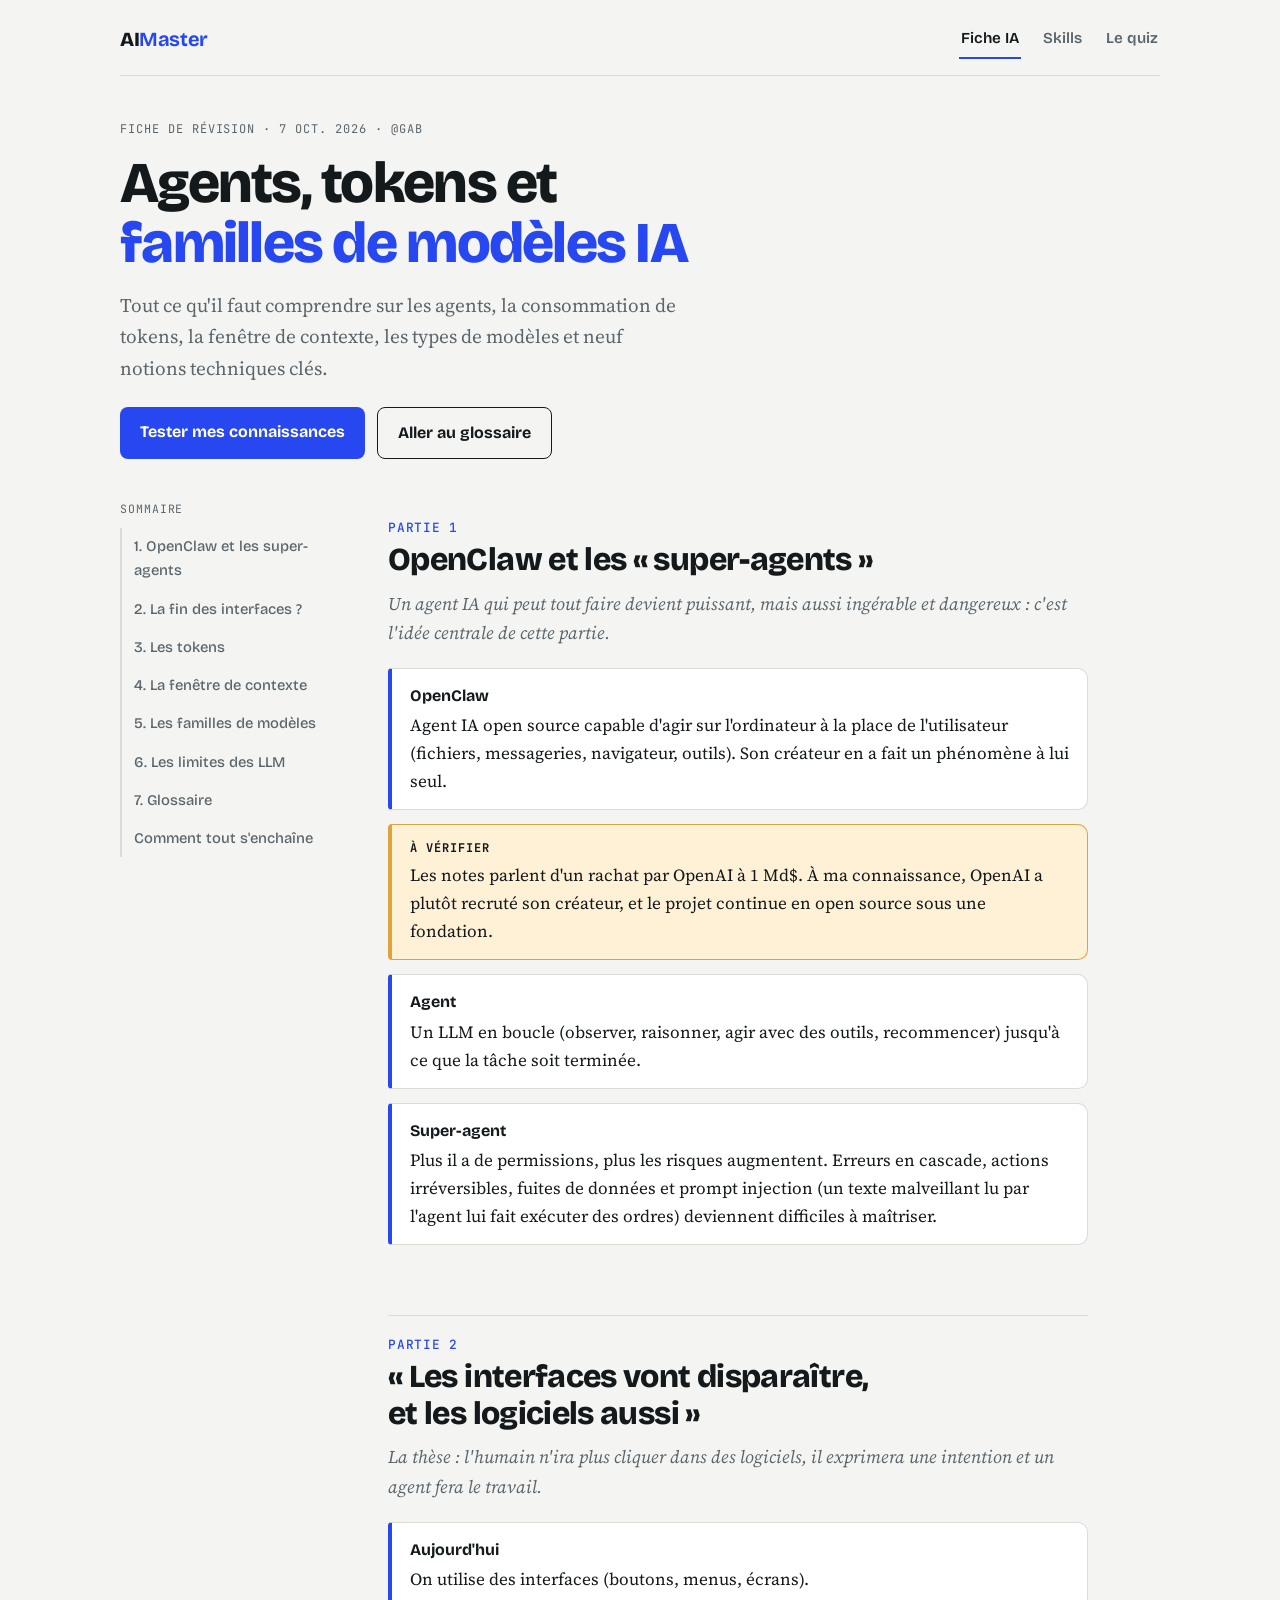
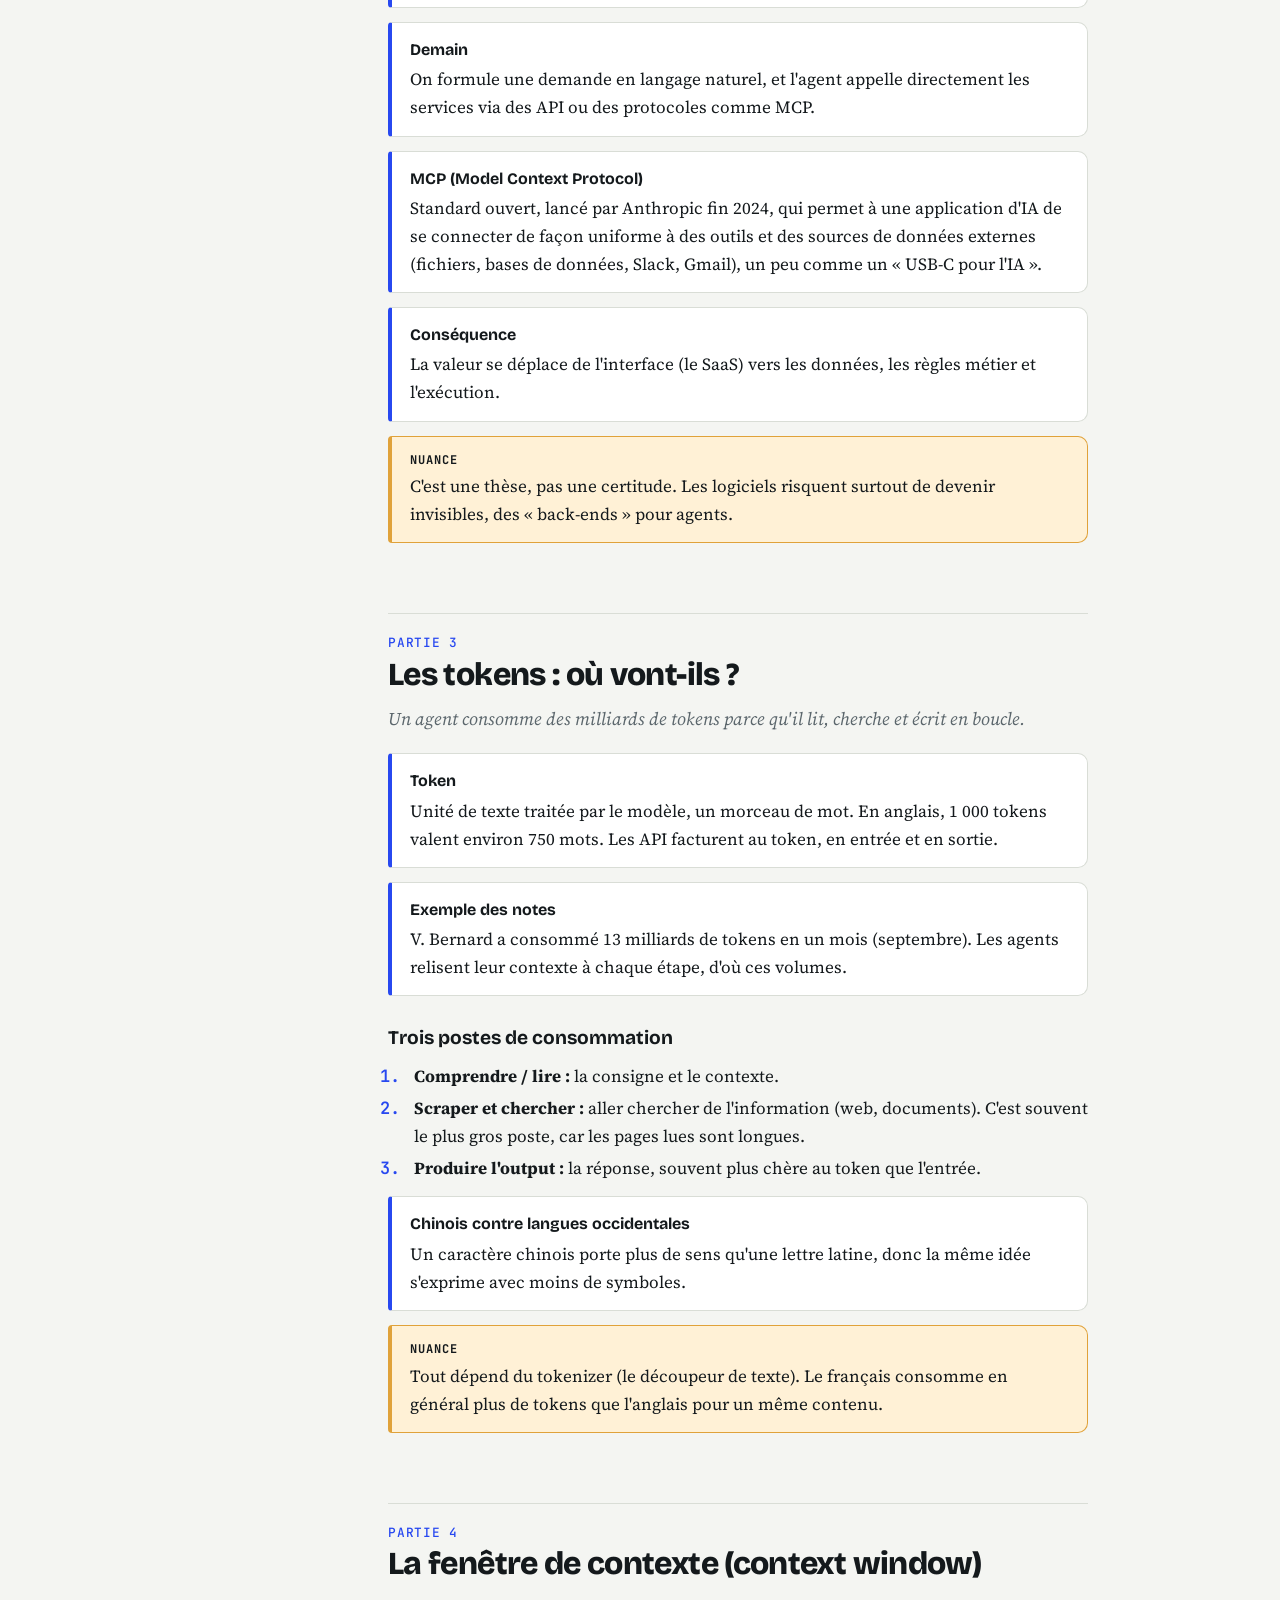
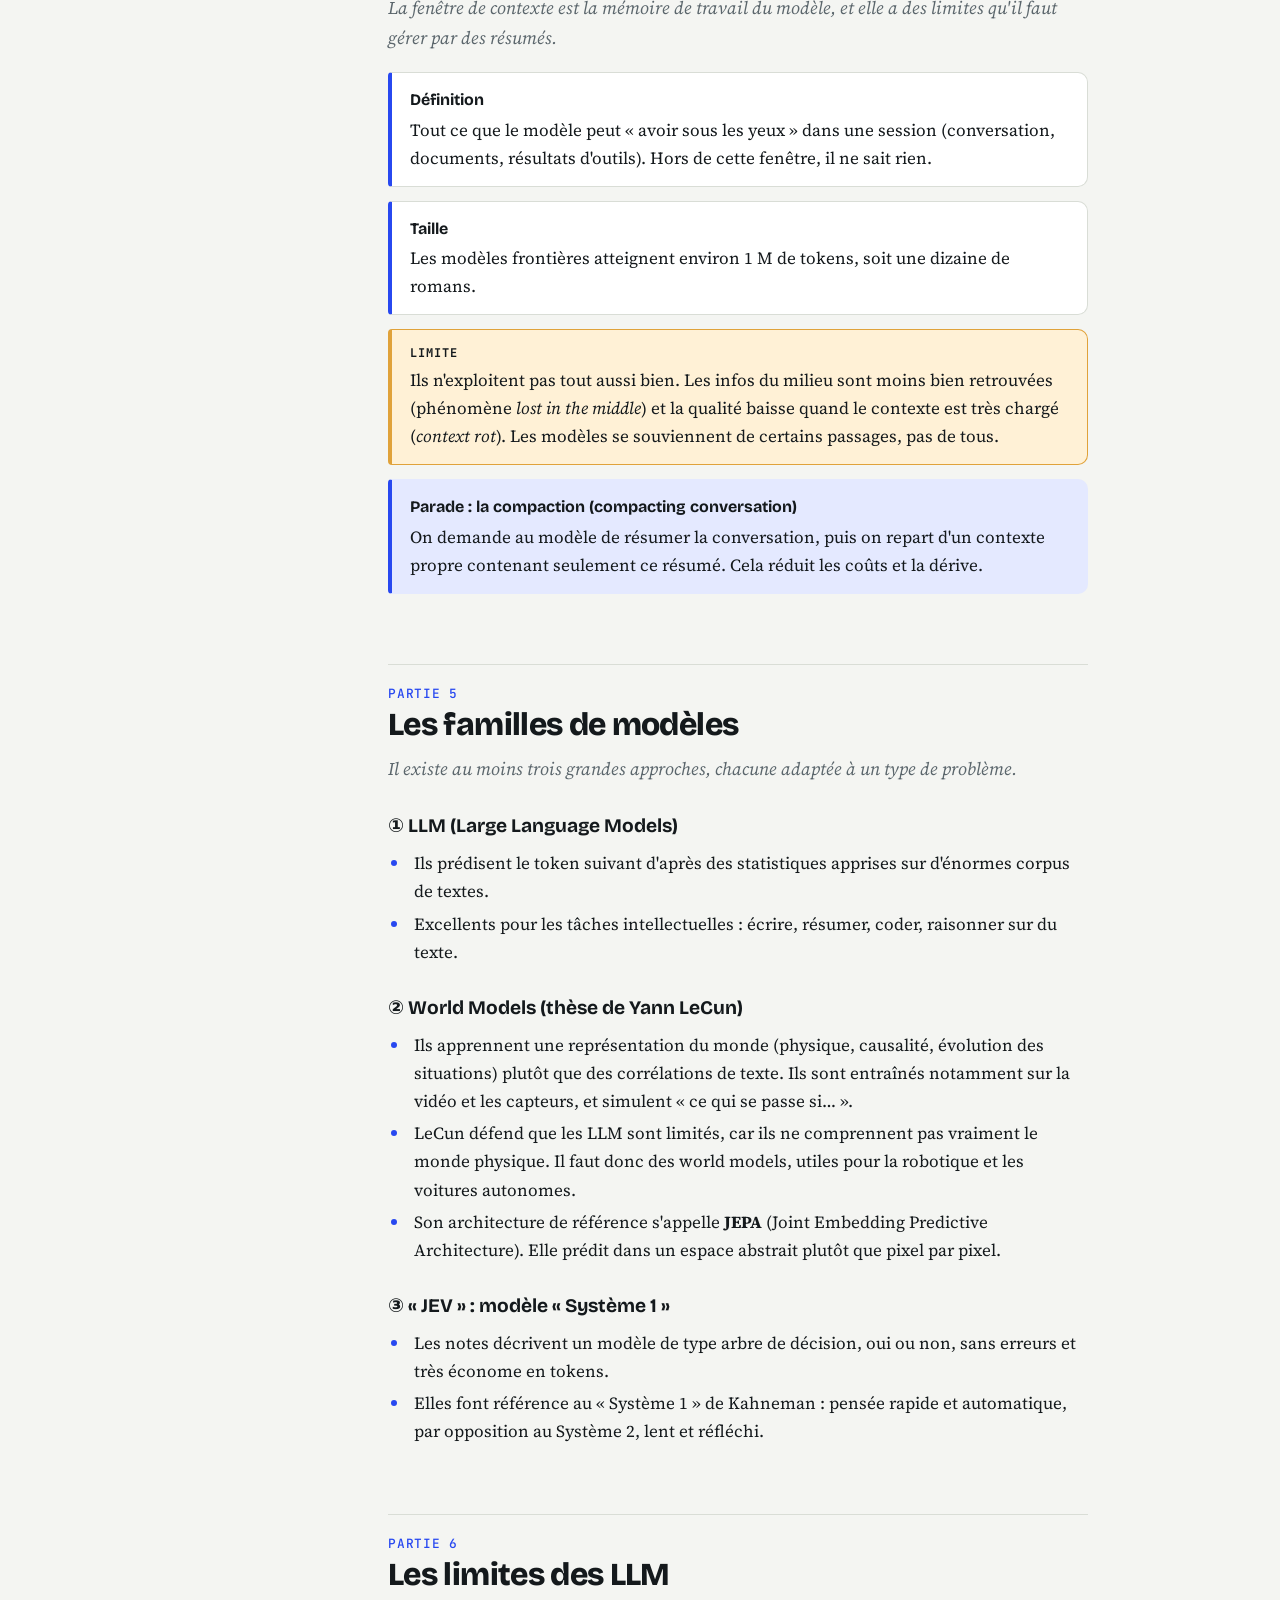
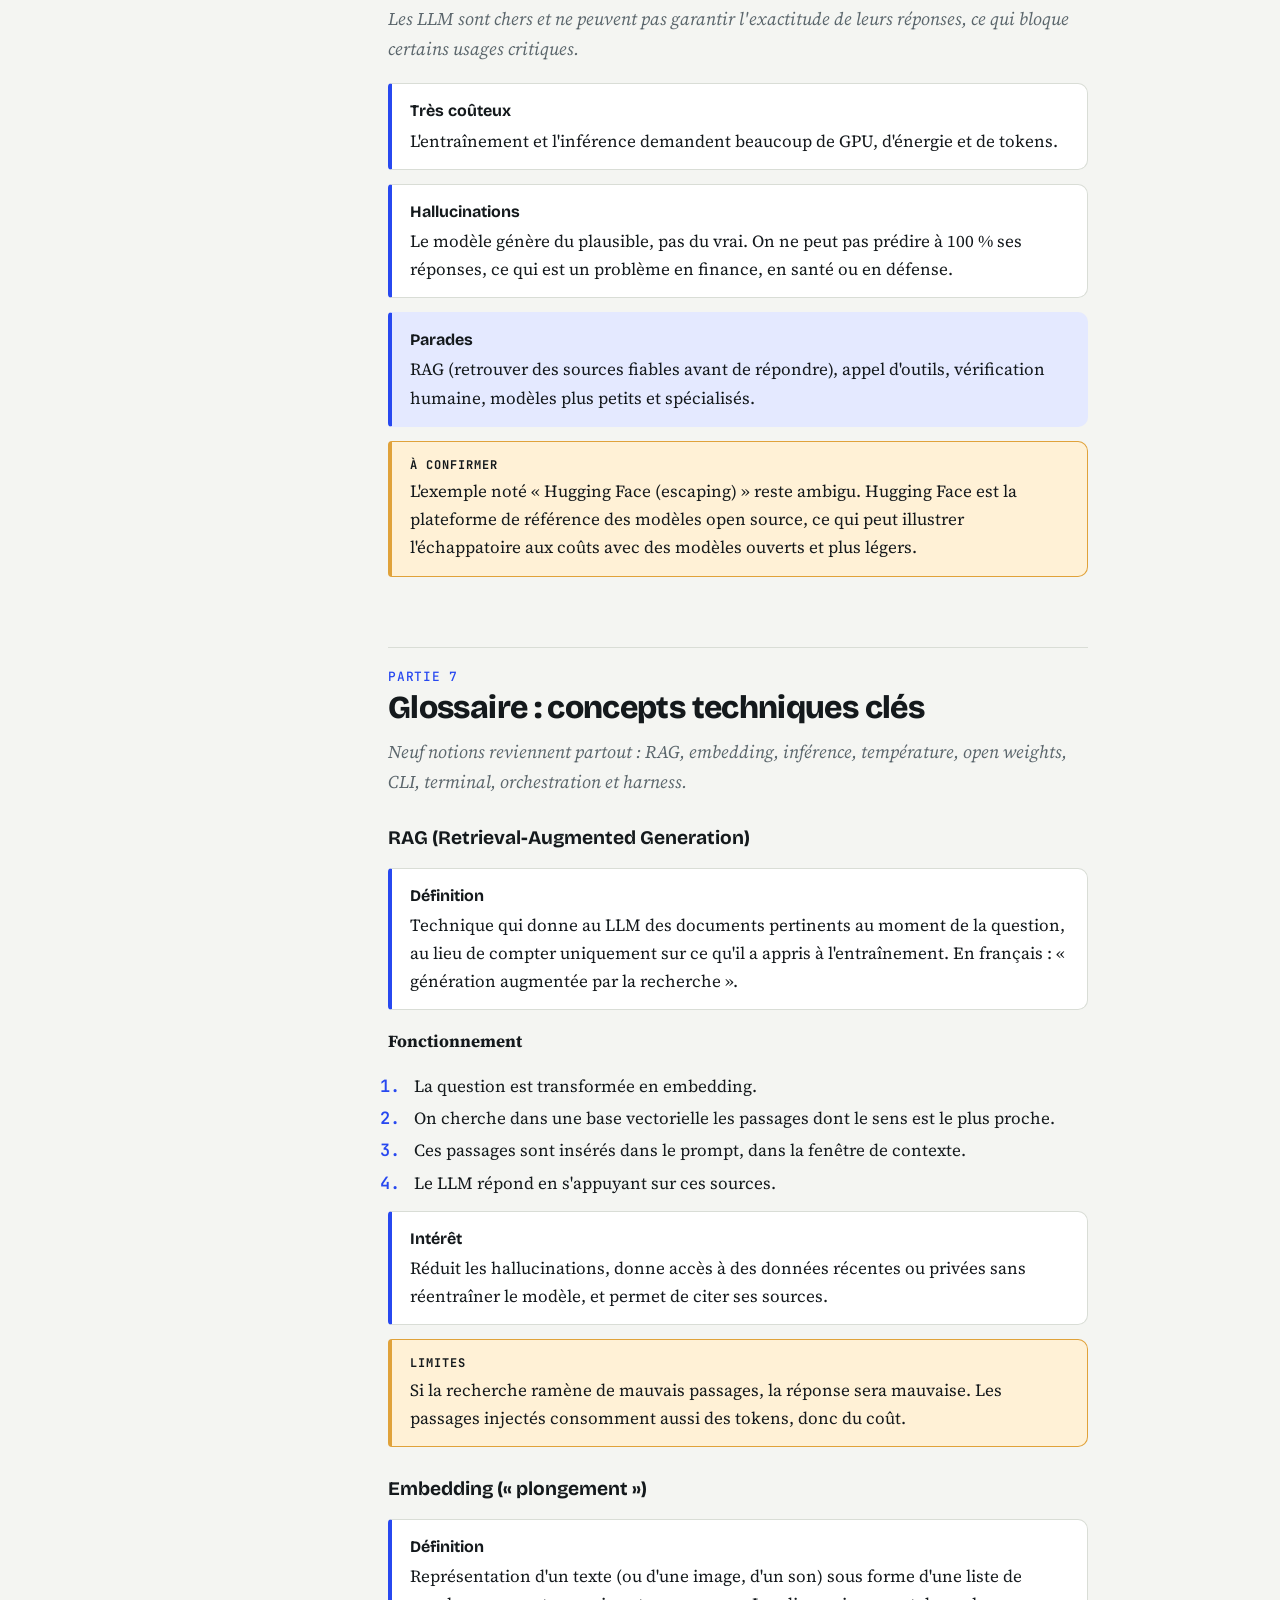
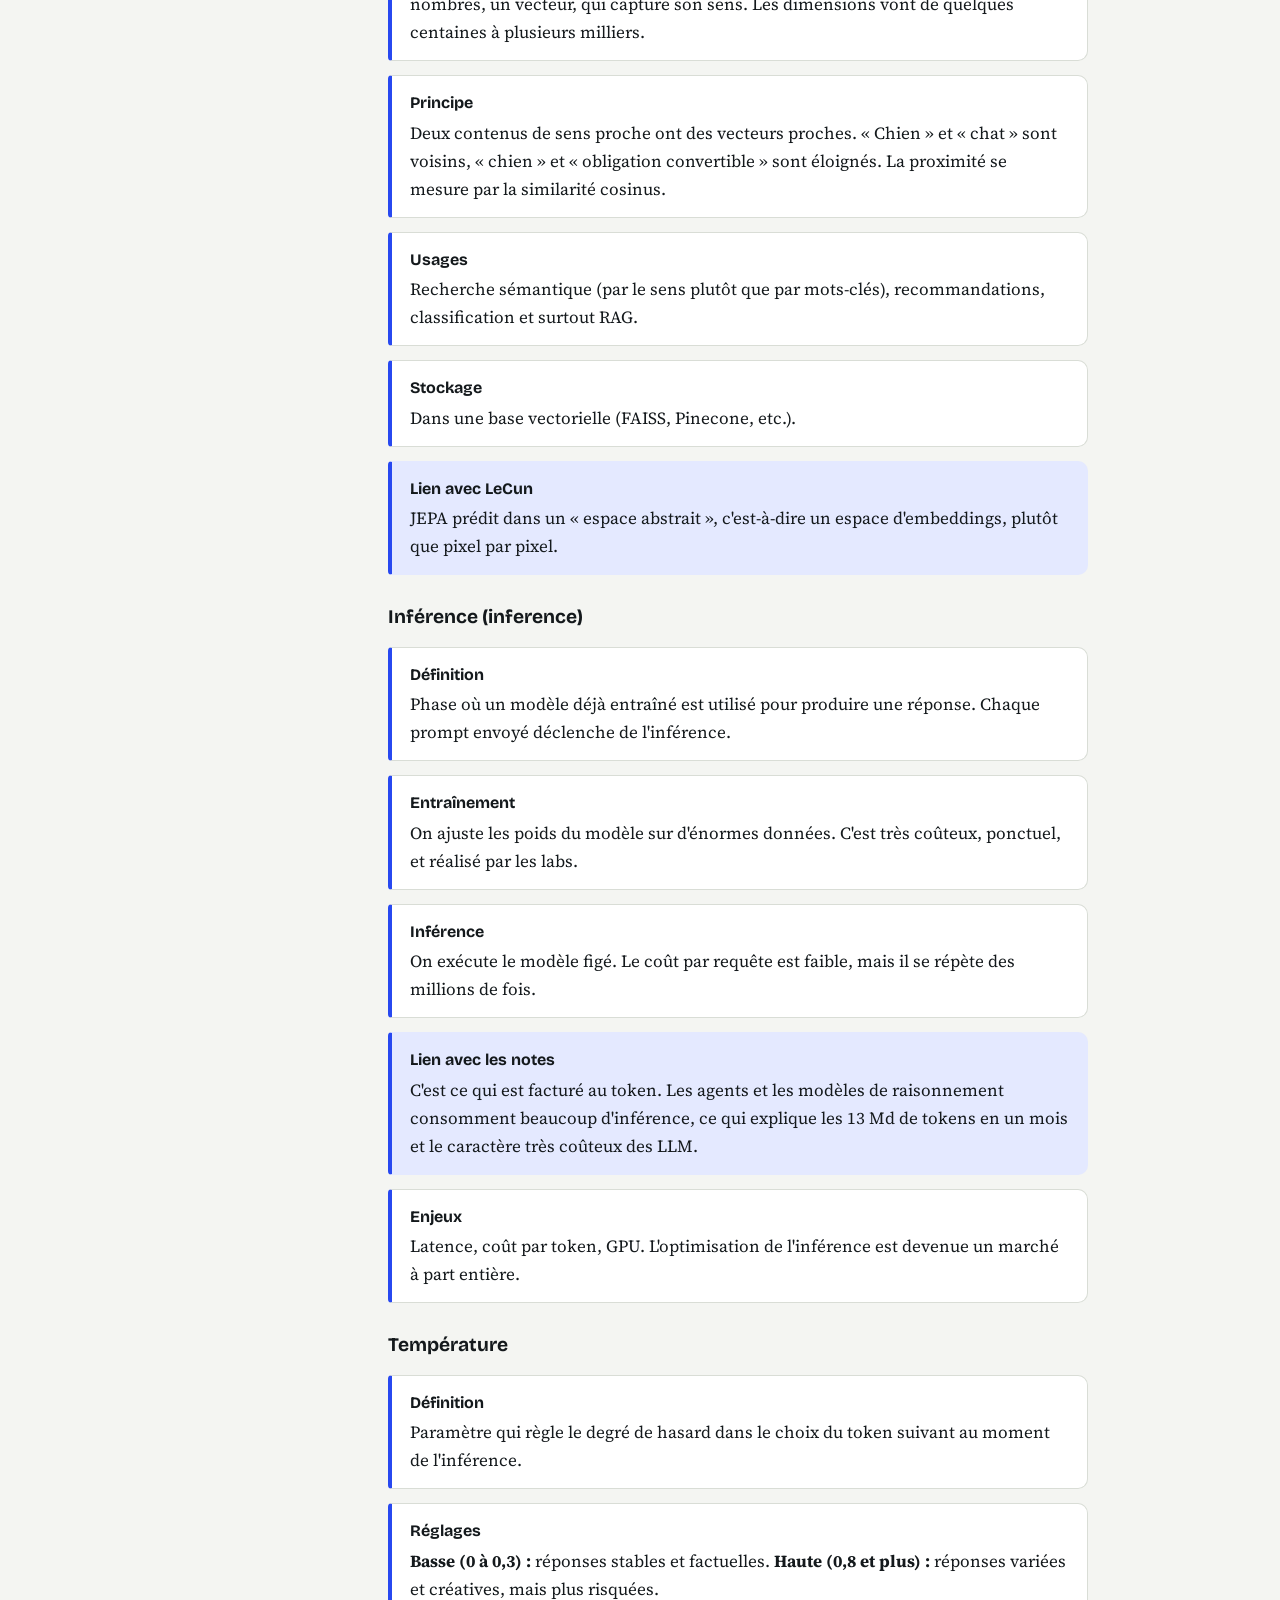
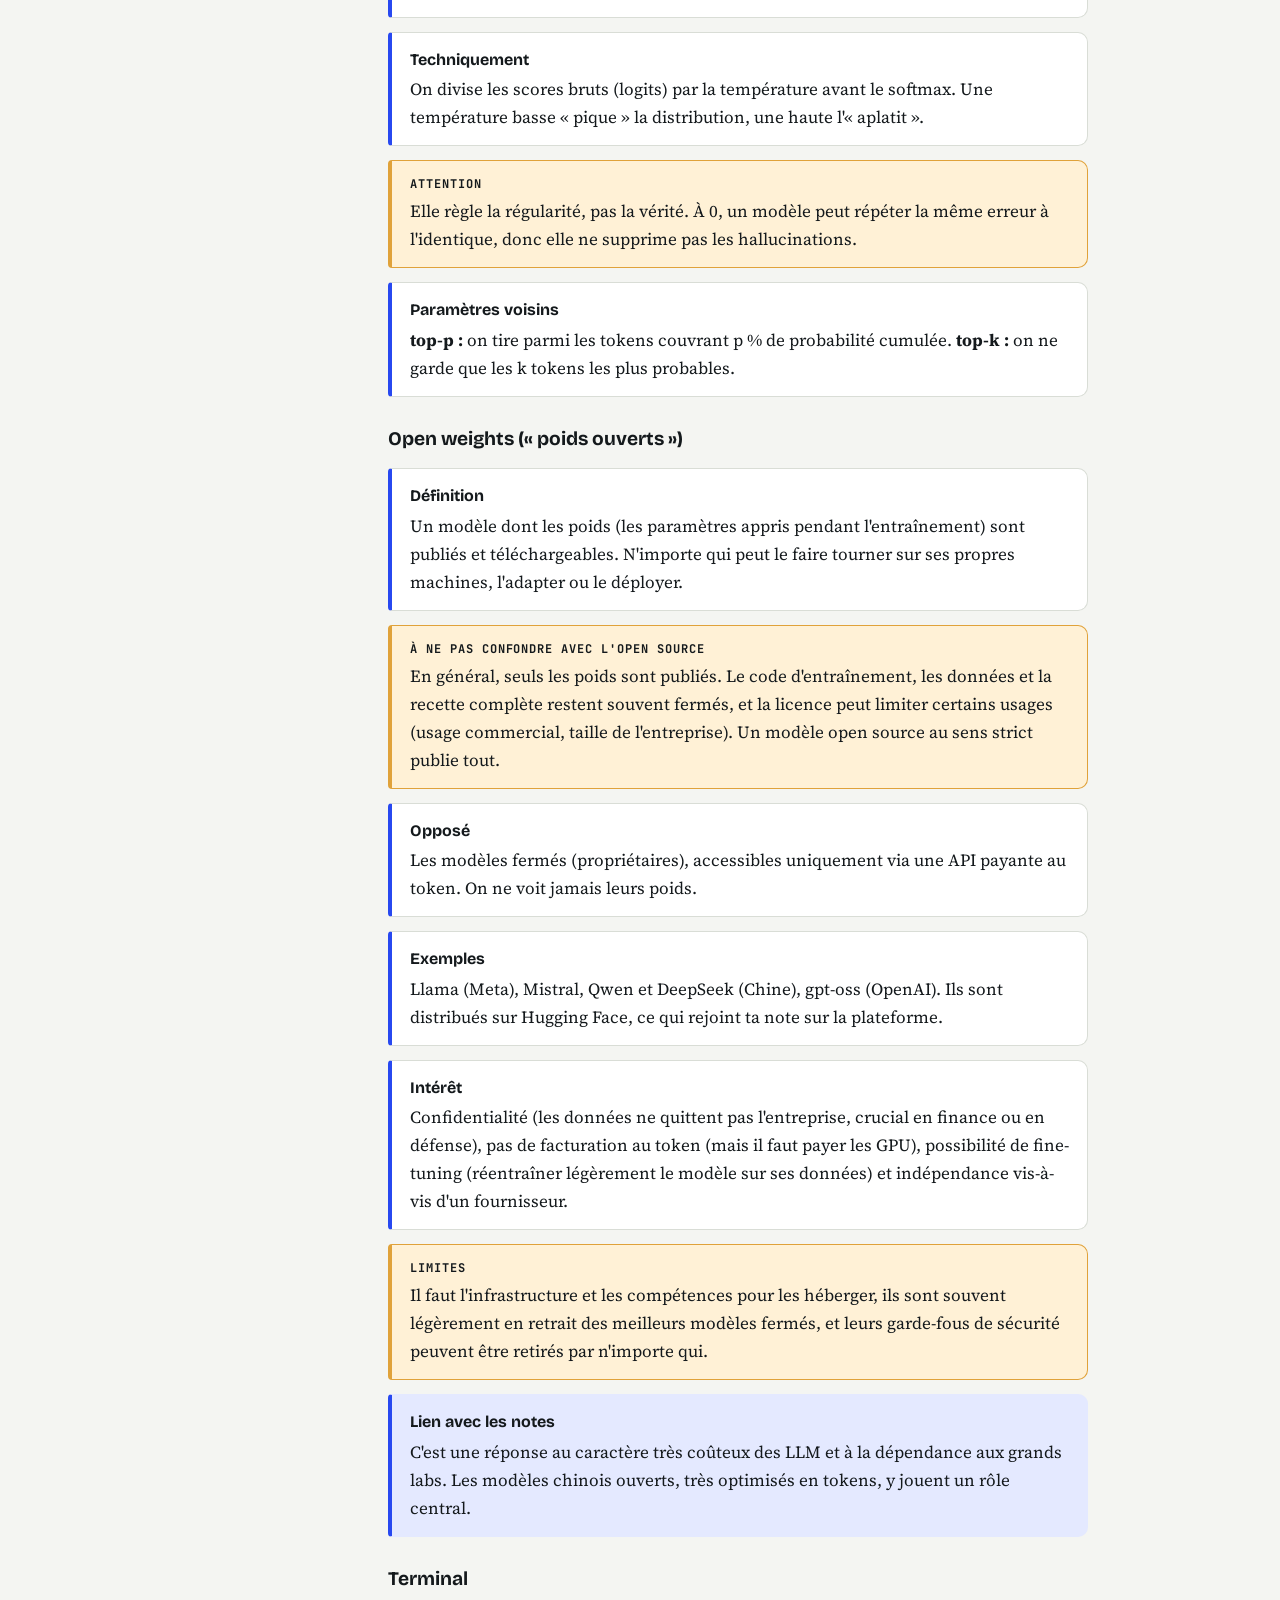
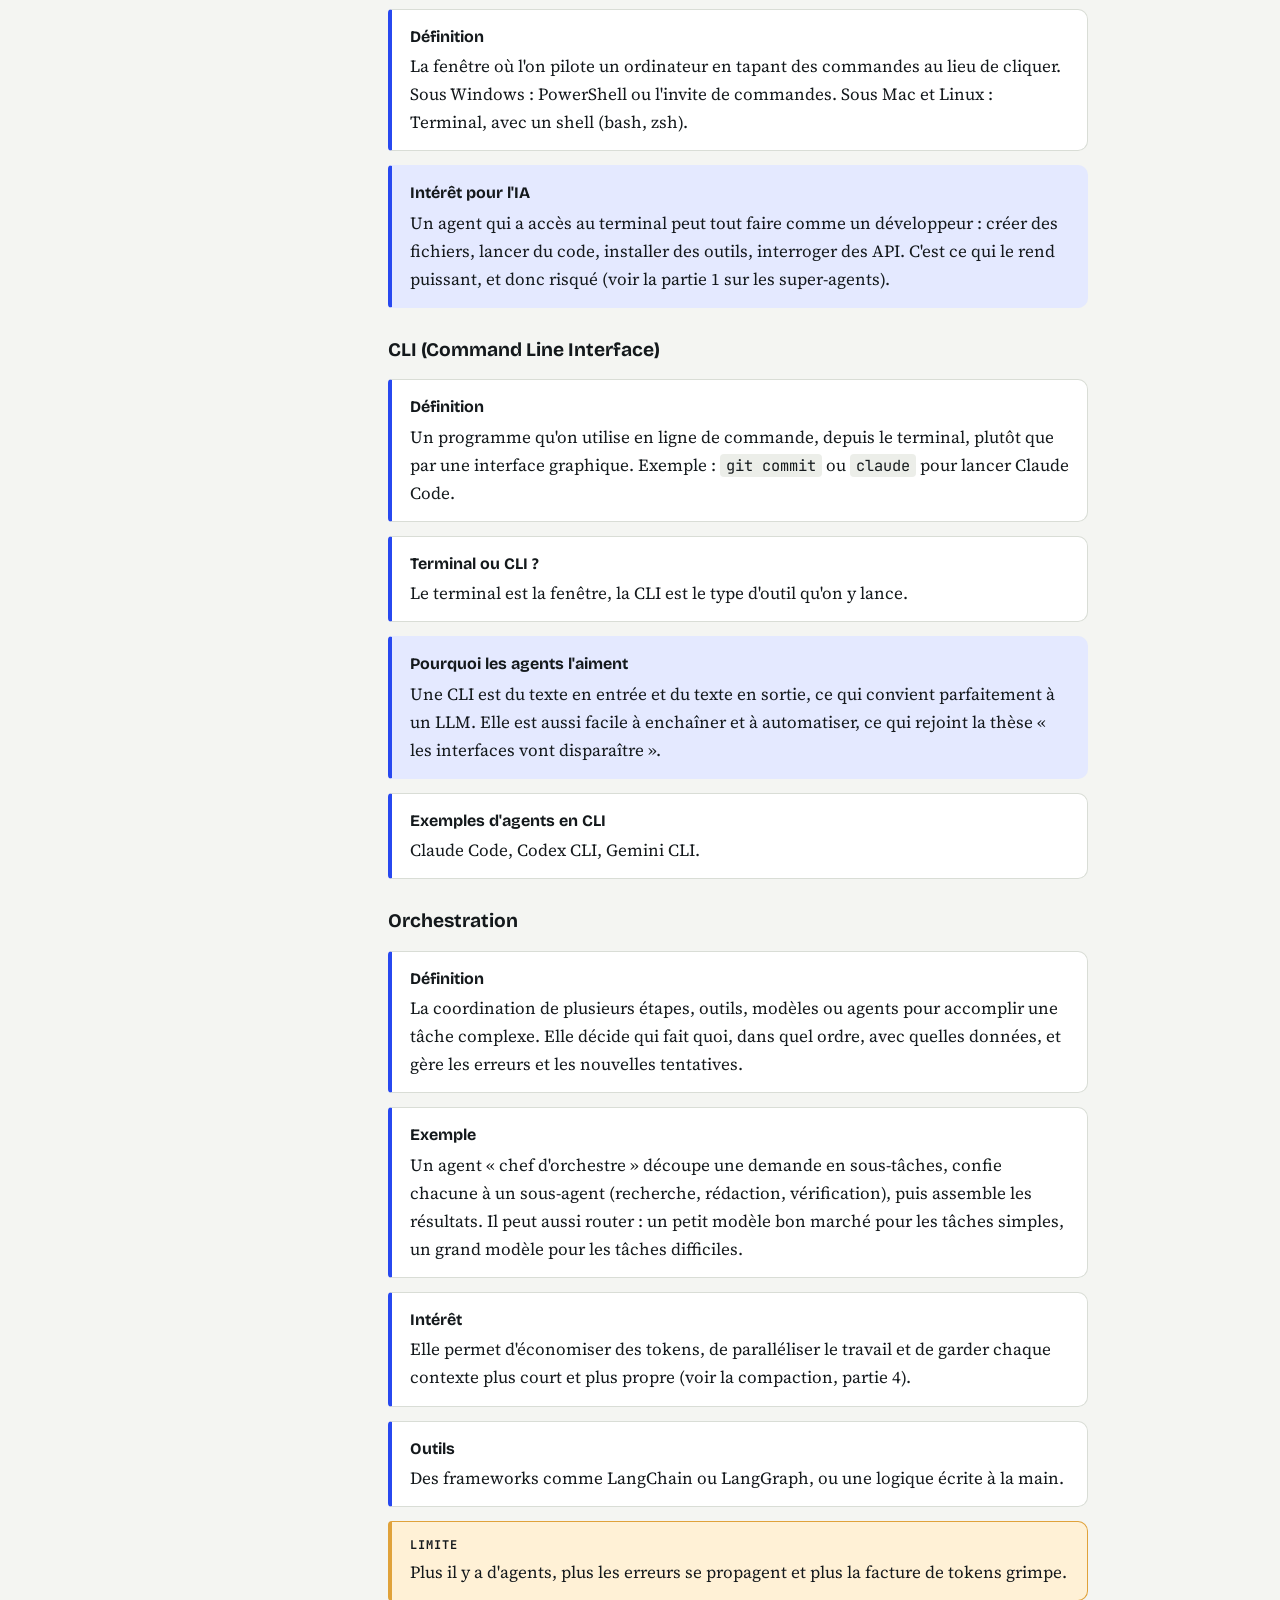
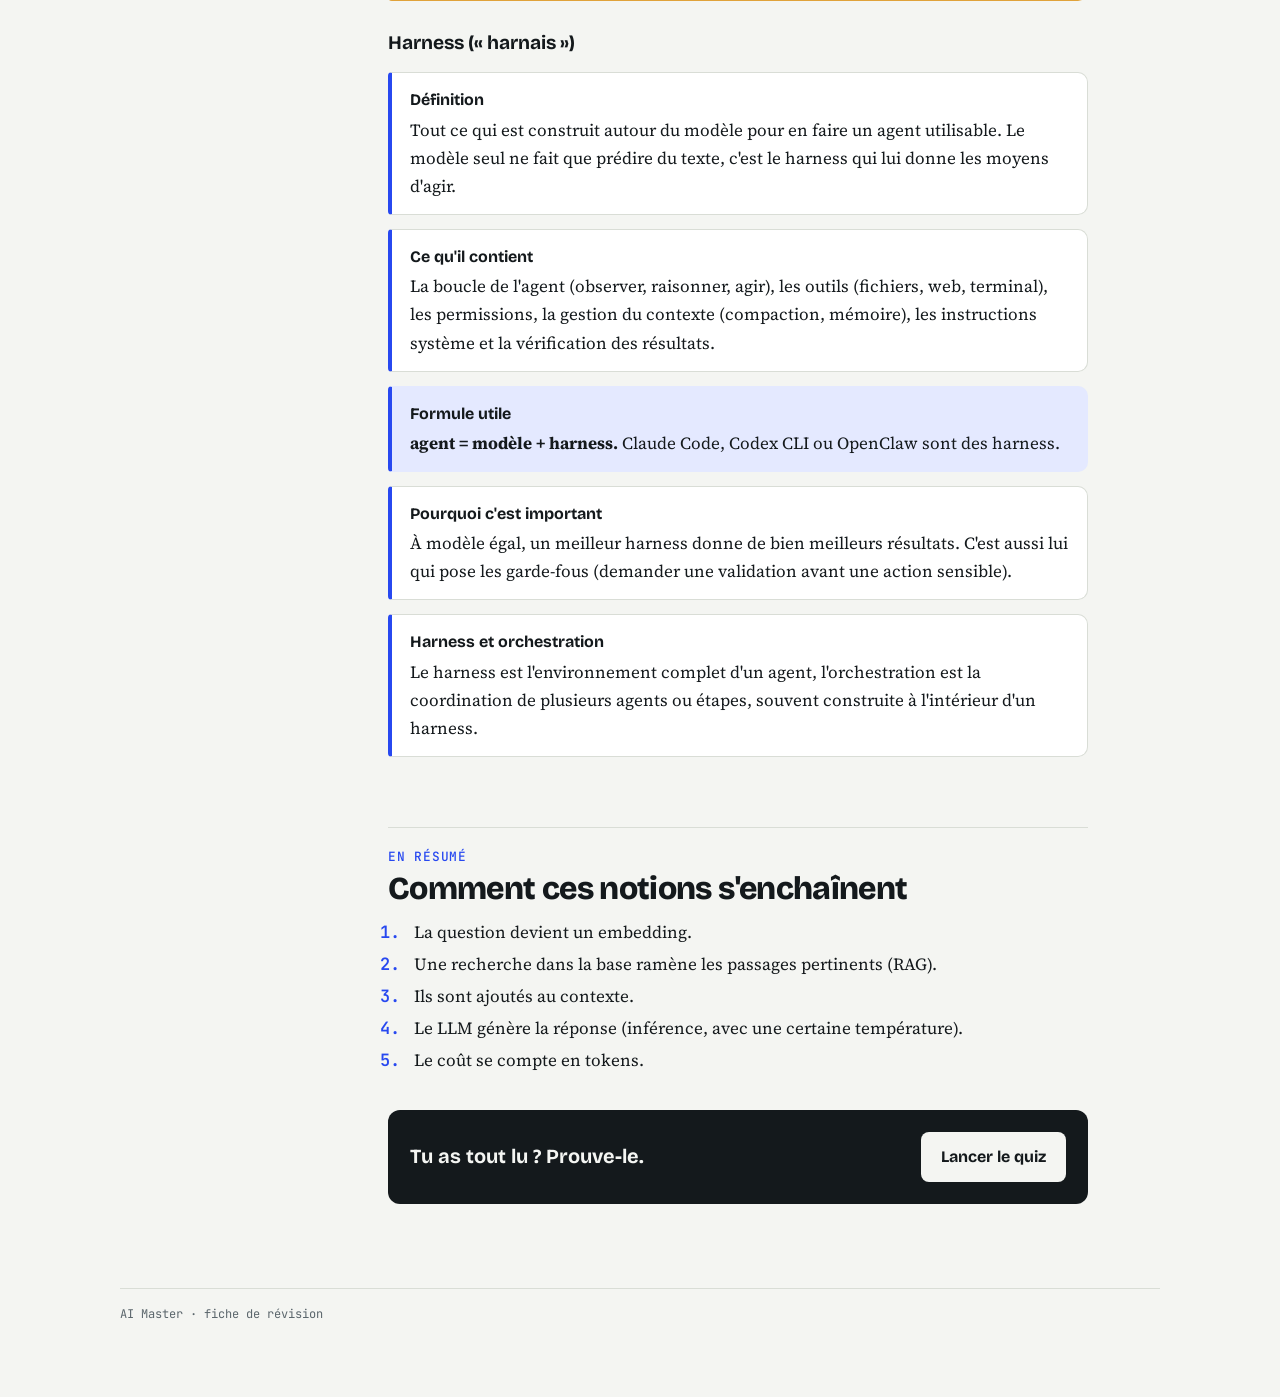
==== commit 40ed8d6d: "Ajoute la fiche Skills de Claude, un onglet de navigation et 14 questions de quiz Co-Authored-By: Cl" ====
--- a/index.html
+++ b/index.html
@@ -14,7 +14,8 @@
 <div class="shell">
   <header class="top">
     <a class="brand" href="index.html">AI<b>Master</b></a>
-    <a class="tab" href="index.html" aria-current="page">La fiche</a>
+    <a class="tab" href="index.html" aria-current="page">Fiche IA</a>
+    <a class="tab" href="skills.html">Skills</a>
     <a class="tab" href="game.html">Le quiz</a>
   </header>
 
--- a/style.css
+++ b/style.css
@@ -149,3 +149,20 @@
 .hidden { display: none !important; }
 .big { font-family: var(--display); font-size: 3rem; font-weight: 800; font-variant-numeric: tabular-nums; }
 @media (prefers-reduced-motion: reduce) { * { animation: none !important; transition: none !important; scroll-behavior: auto !important; } }
+
+/* tableaux, code, niveaux */
+.tbl { overflow-x: auto; margin: 14px 0; border: 1px solid var(--line); border-radius: 10px; background: var(--surface); }
+.tbl table { border-collapse: collapse; width: 100%; min-width: 520px; font-size: .95rem; line-height: 1.45; }
+.tbl th { font-family: var(--mono); font-size: .72rem; letter-spacing: .06em; text-transform: uppercase; text-align: left; color: var(--muted); background: var(--surface2); padding: 10px 14px; }
+.tbl td { padding: 10px 14px; border-top: 1px solid var(--line); vertical-align: top; }
+.tbl td:first-child { font-family: var(--display); font-weight: 700; white-space: nowrap; }
+pre { background: var(--ink); color: var(--bg); border-radius: 10px; padding: 16px 18px; overflow-x: auto; font-family: var(--mono); font-size: .85rem; line-height: 1.6; margin: 14px 0; }
+pre .c { opacity: .6; }
+.tiers { display: grid; grid-template-columns: repeat(3, minmax(0, 1fr)); gap: 12px; margin: 14px 0; counter-reset: tier; }
+.tier { background: var(--surface); border: 1px solid var(--line); border-radius: 10px; padding: 14px 16px; }
+.tier b { font-family: var(--display); display: block; margin-bottom: 4px; }
+.tier .cost { font-family: var(--mono); font-size: .75rem; color: var(--accent); display: block; margin-bottom: 6px; }
+.tier p { margin: 0; font-size: .95rem; line-height: 1.5; }
+.src { font-size: .92rem; color: var(--muted); }
+.src li { overflow-wrap: anywhere; }
+@media (max-width: 700px) { .tiers { grid-template-columns: minmax(0, 1fr); } }
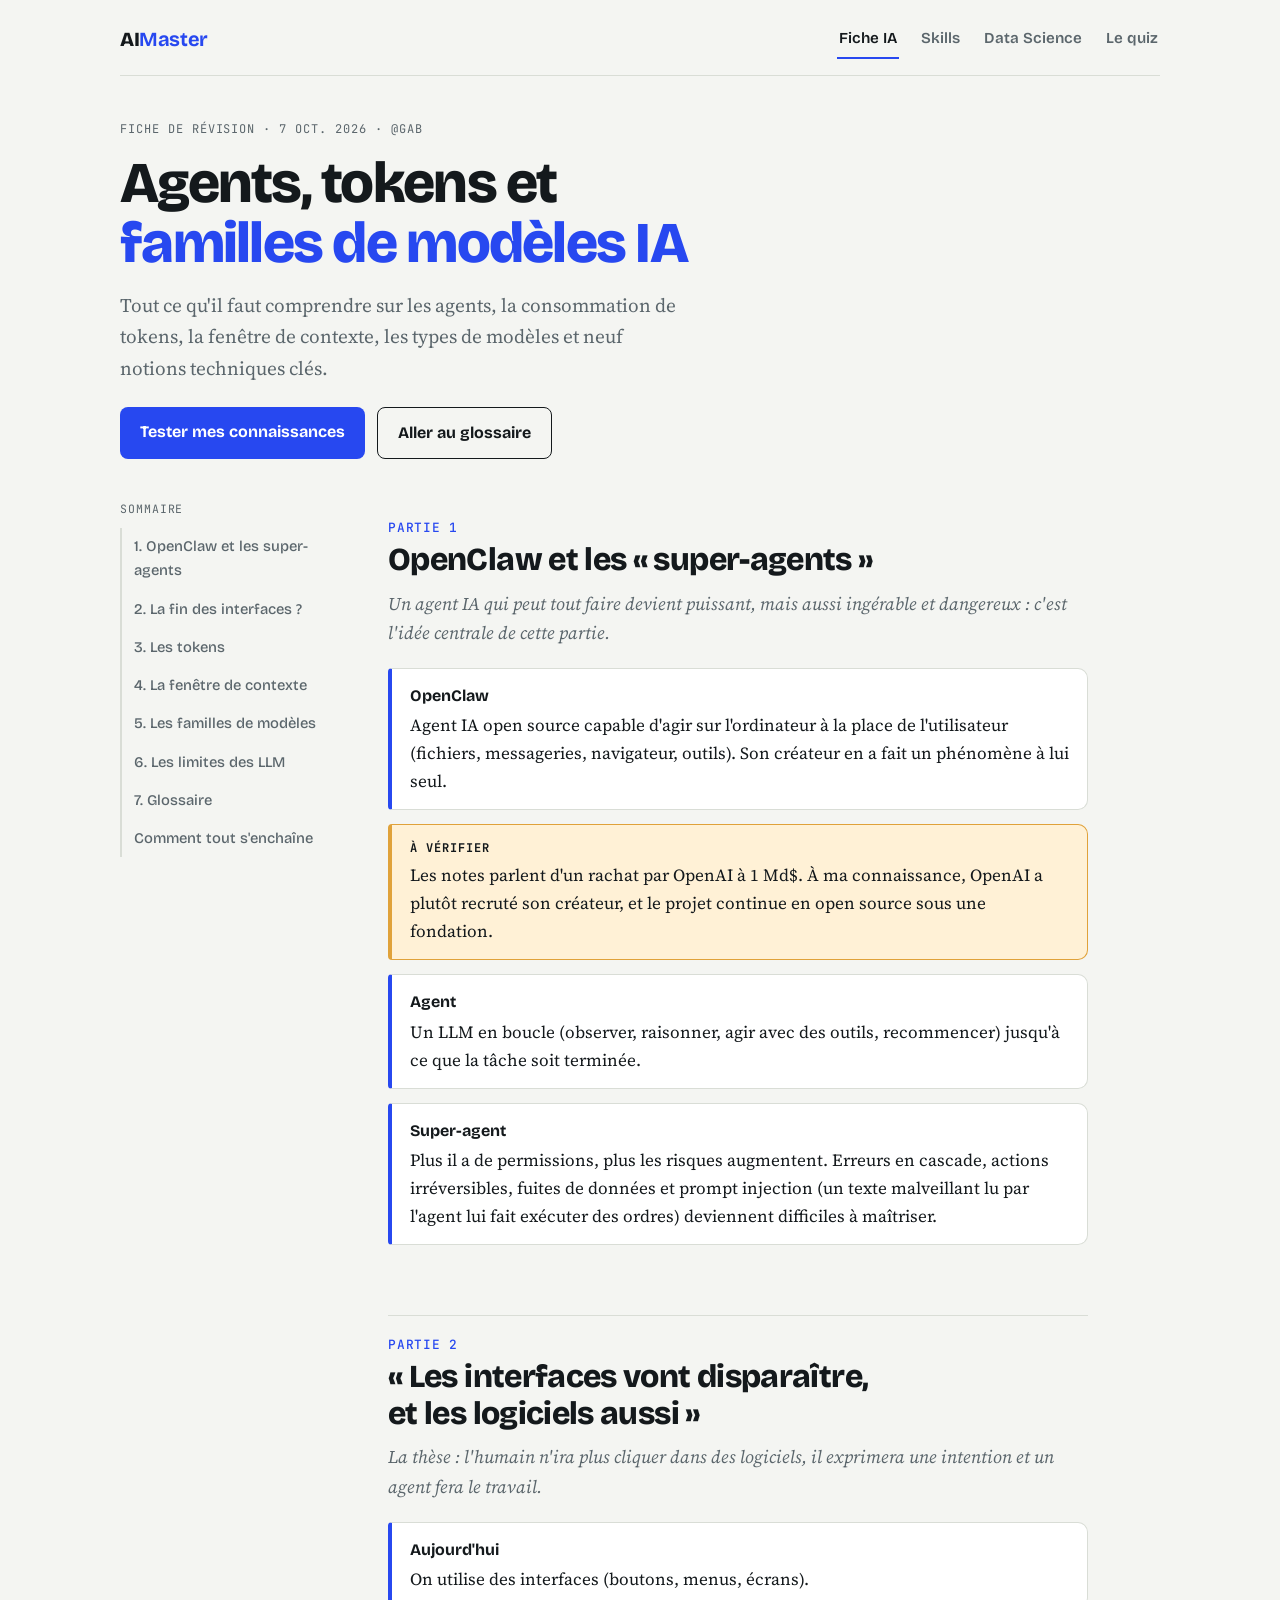
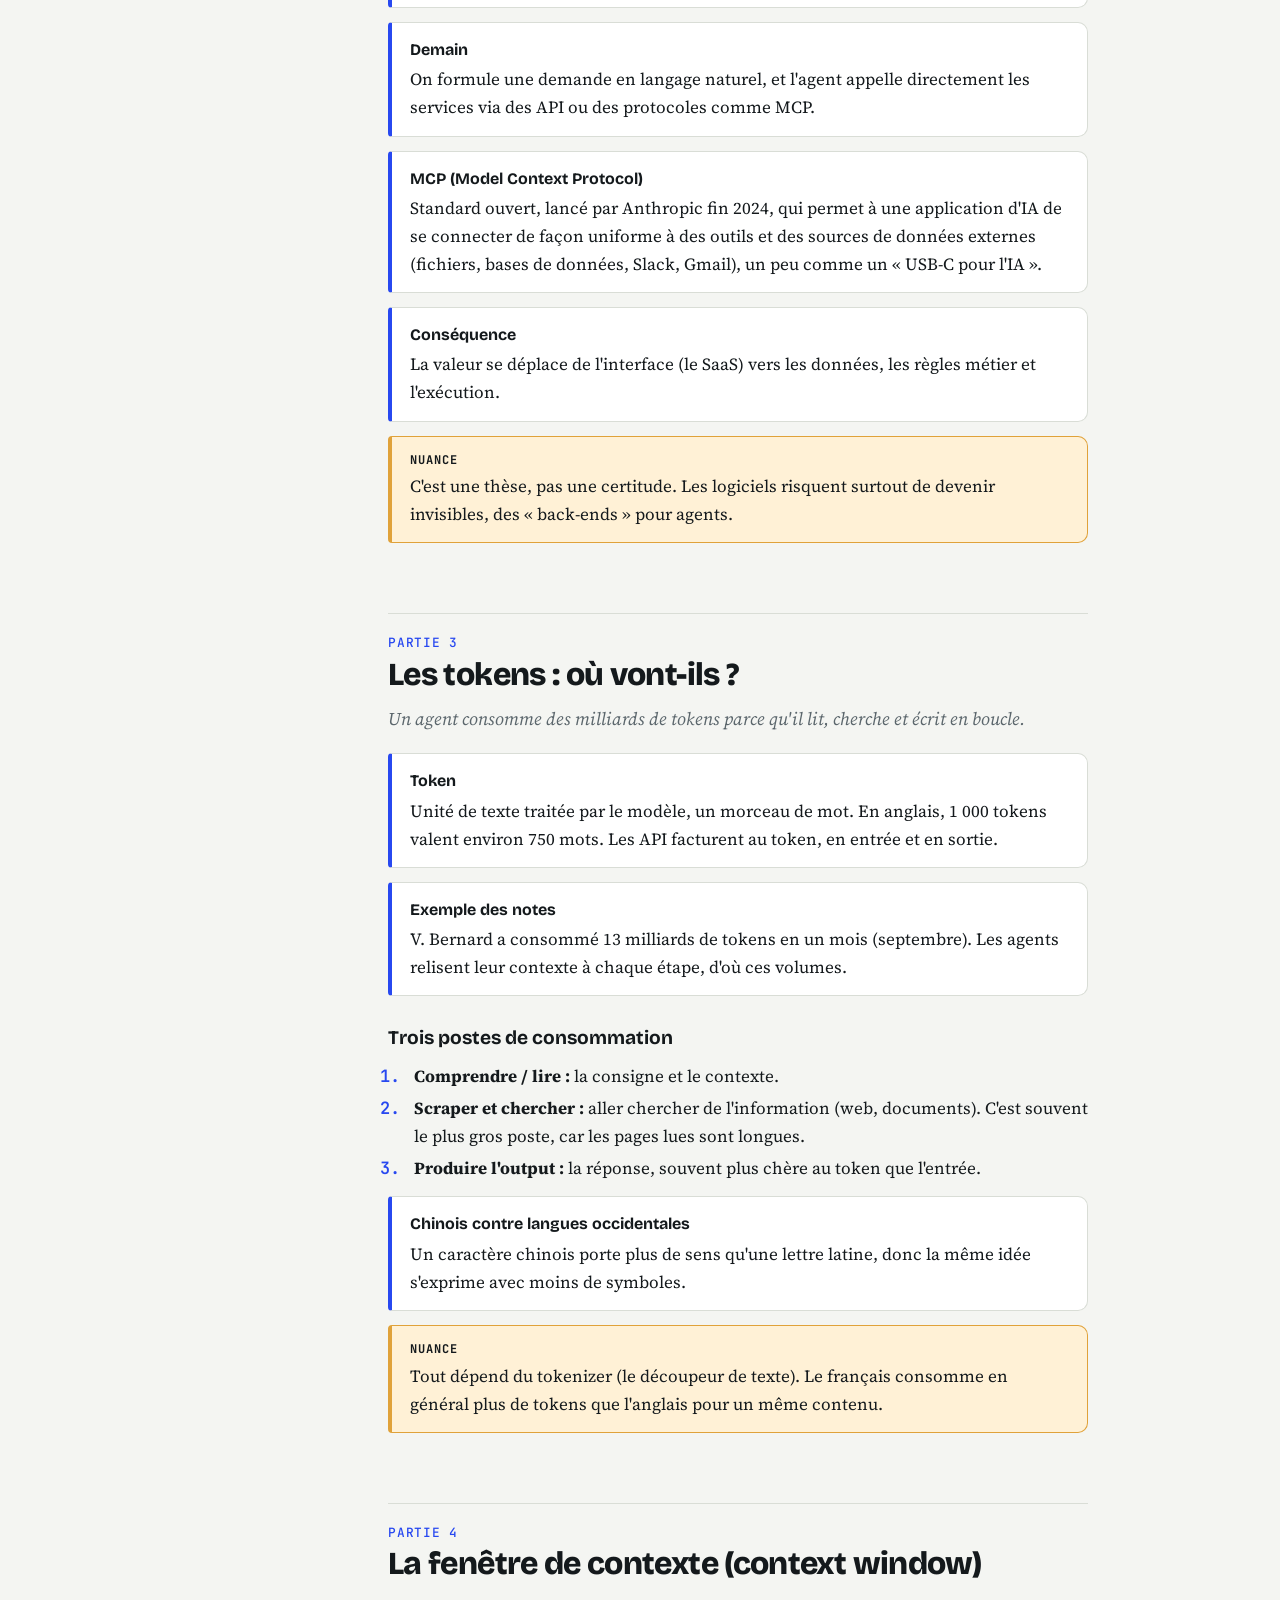
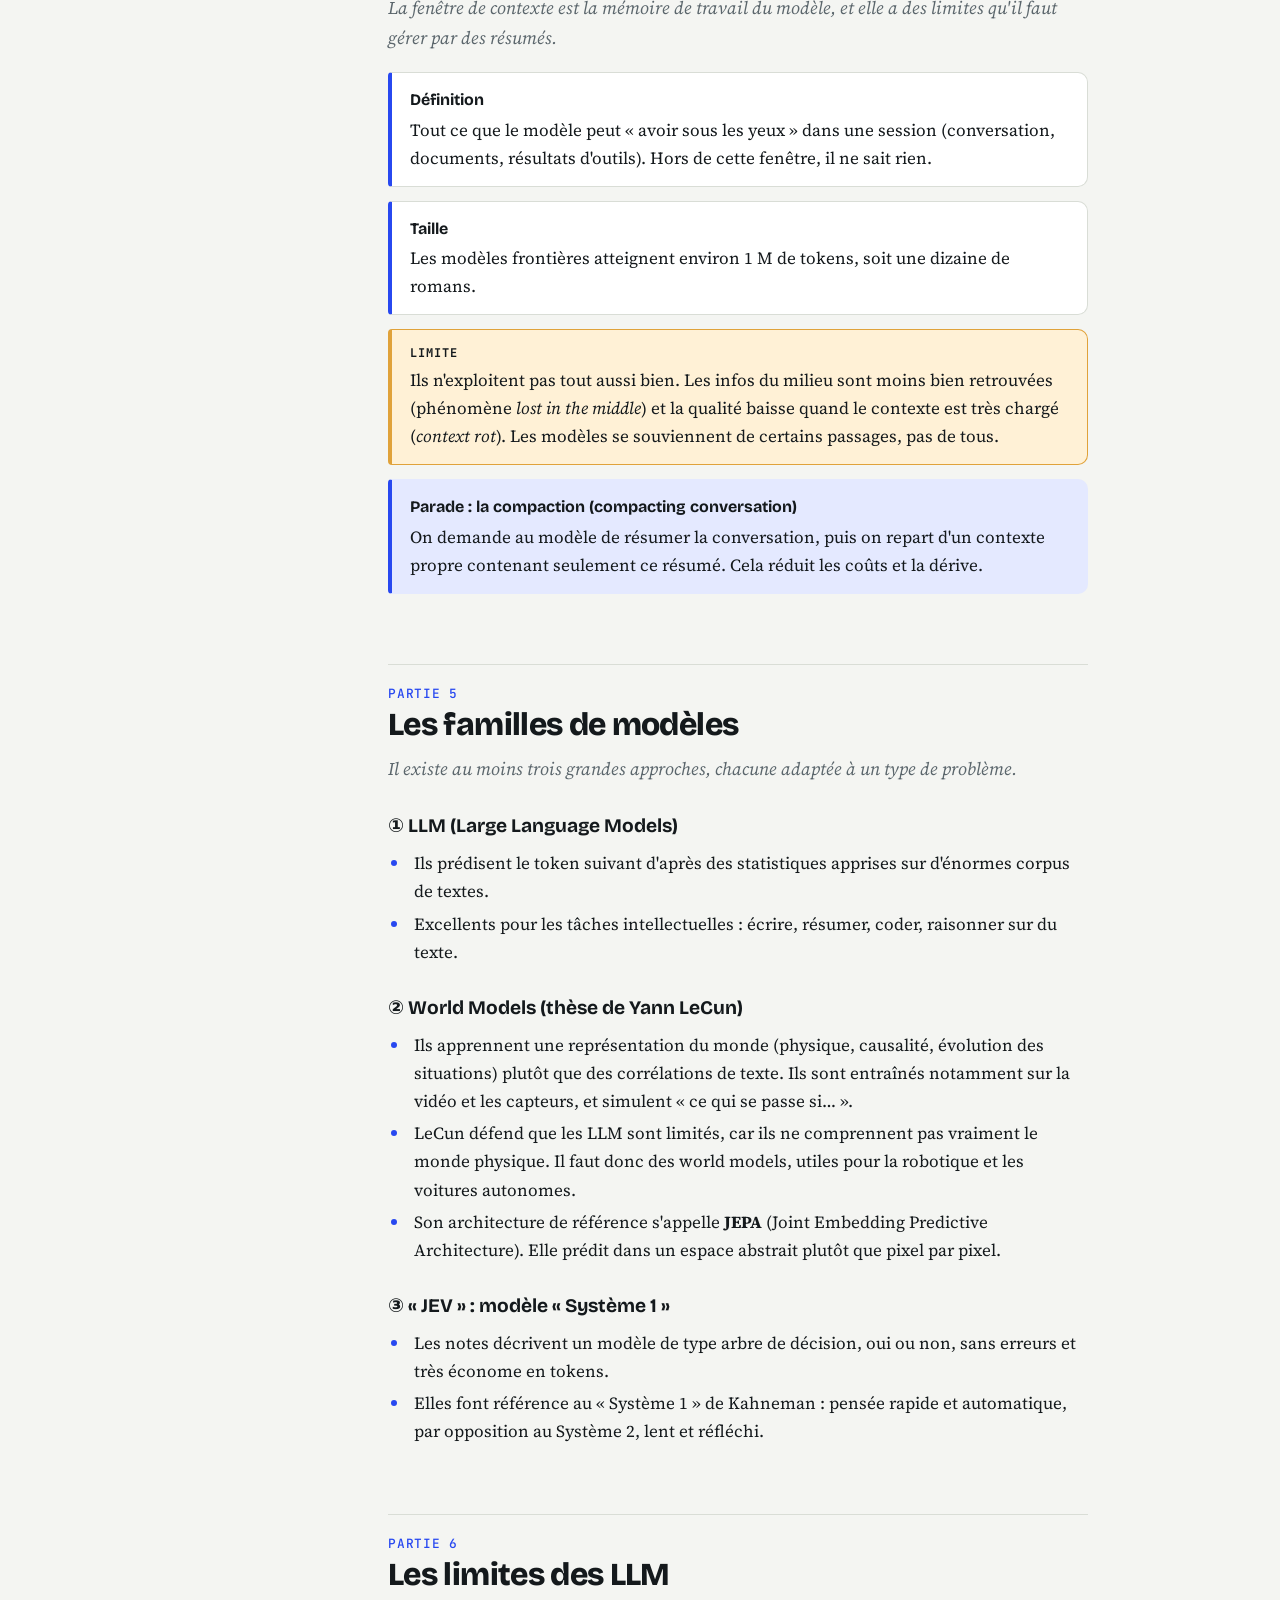
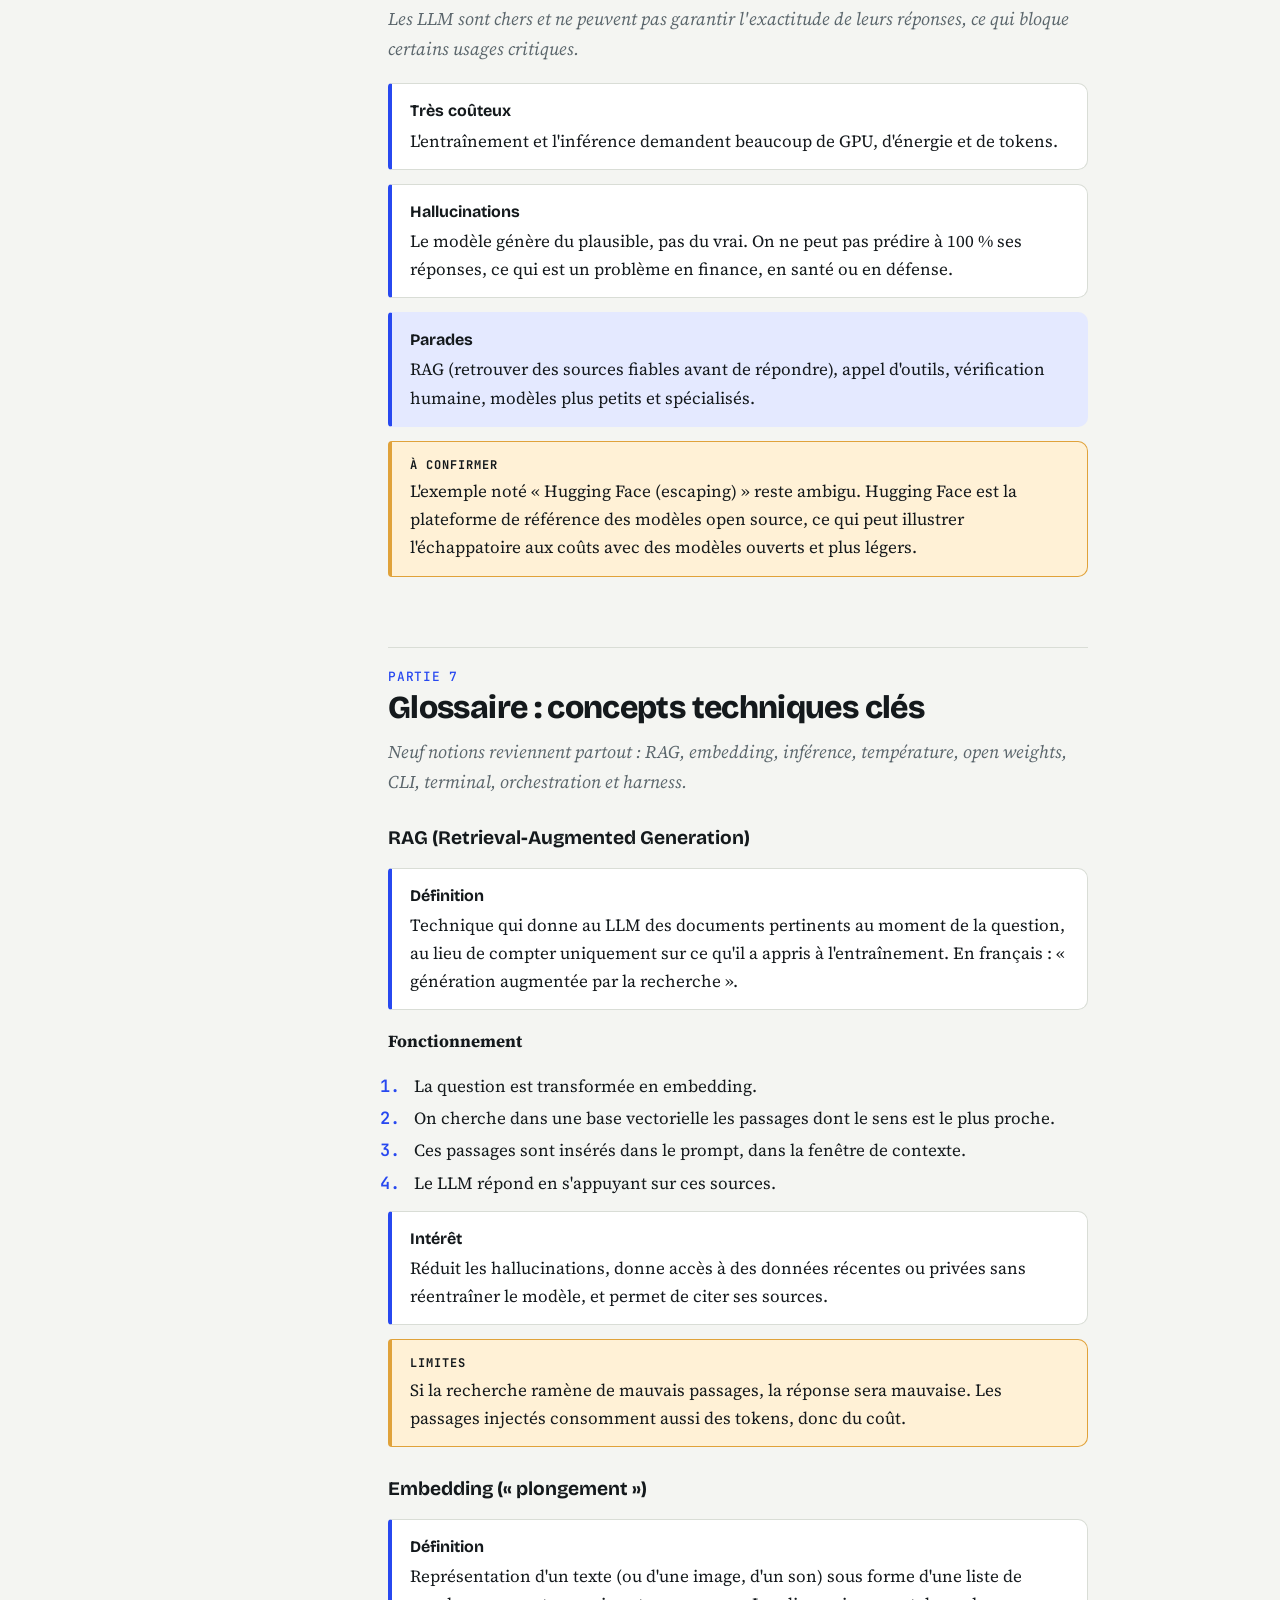
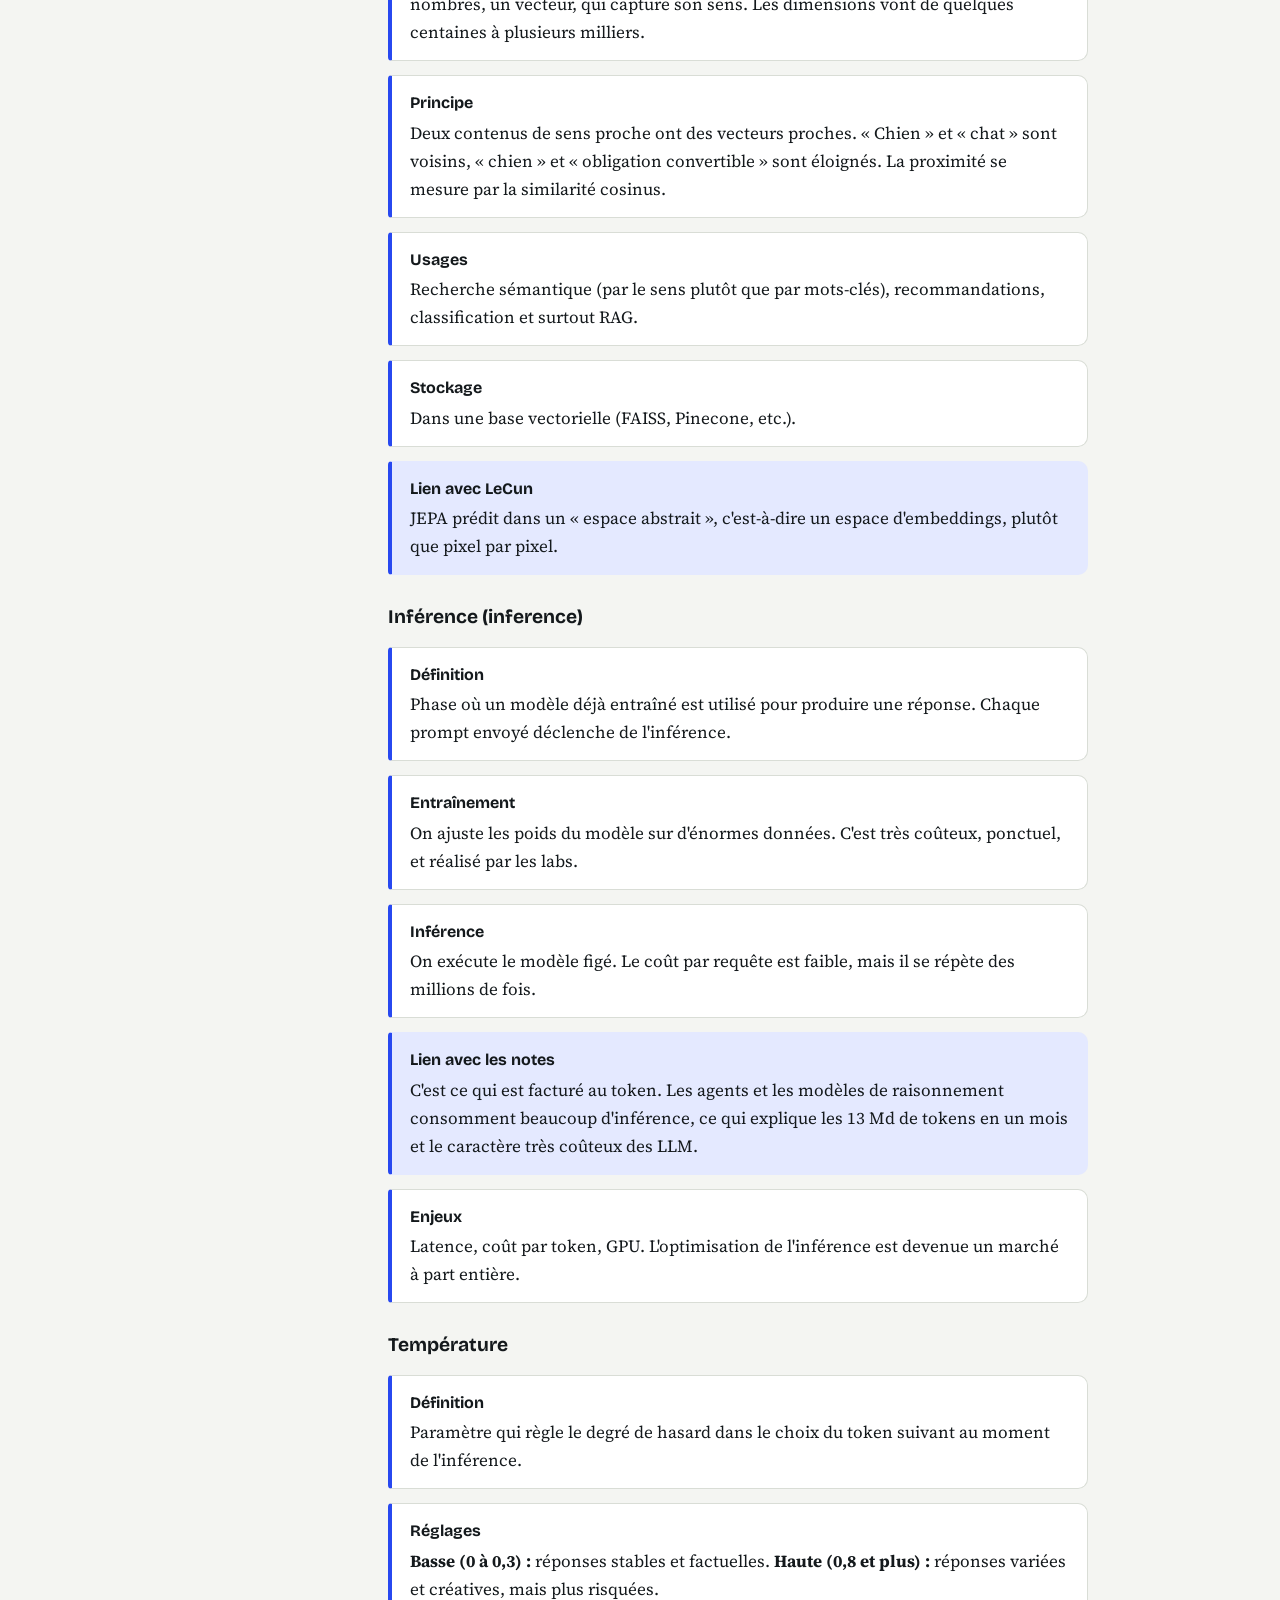
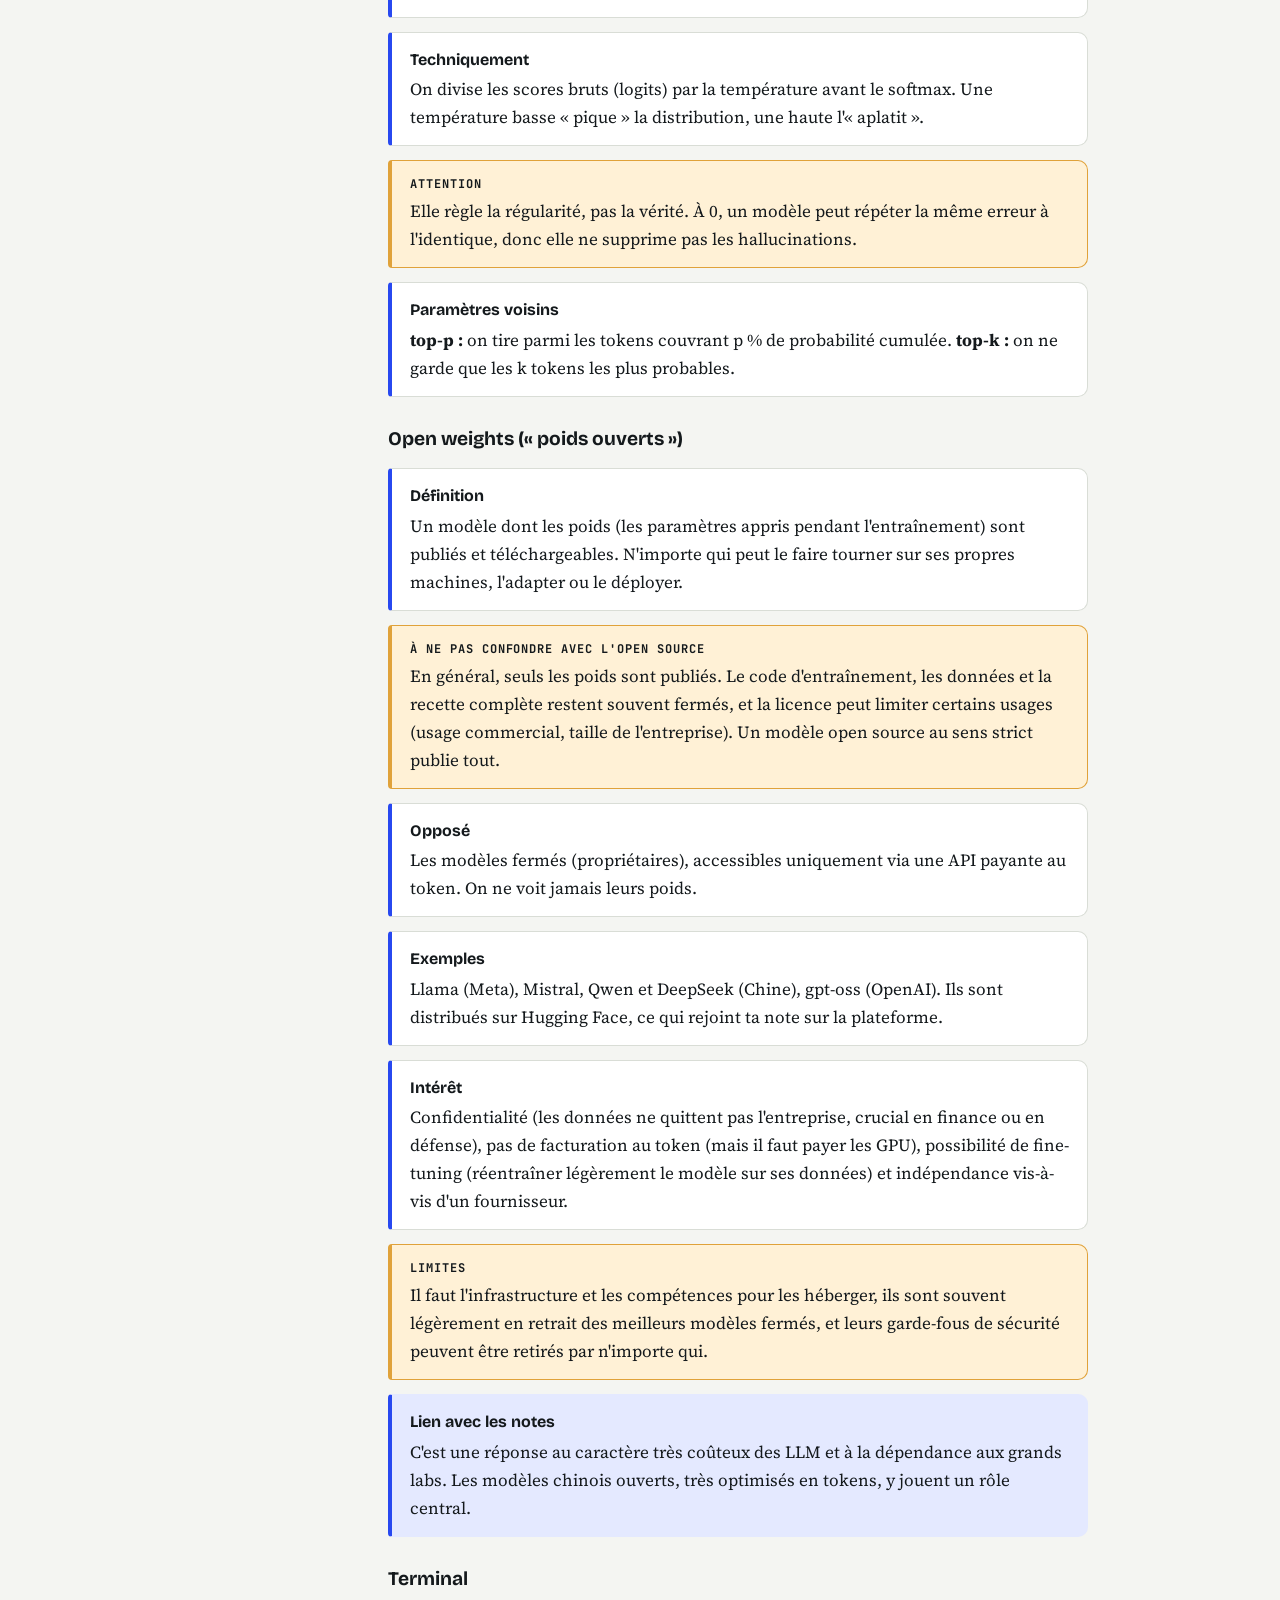
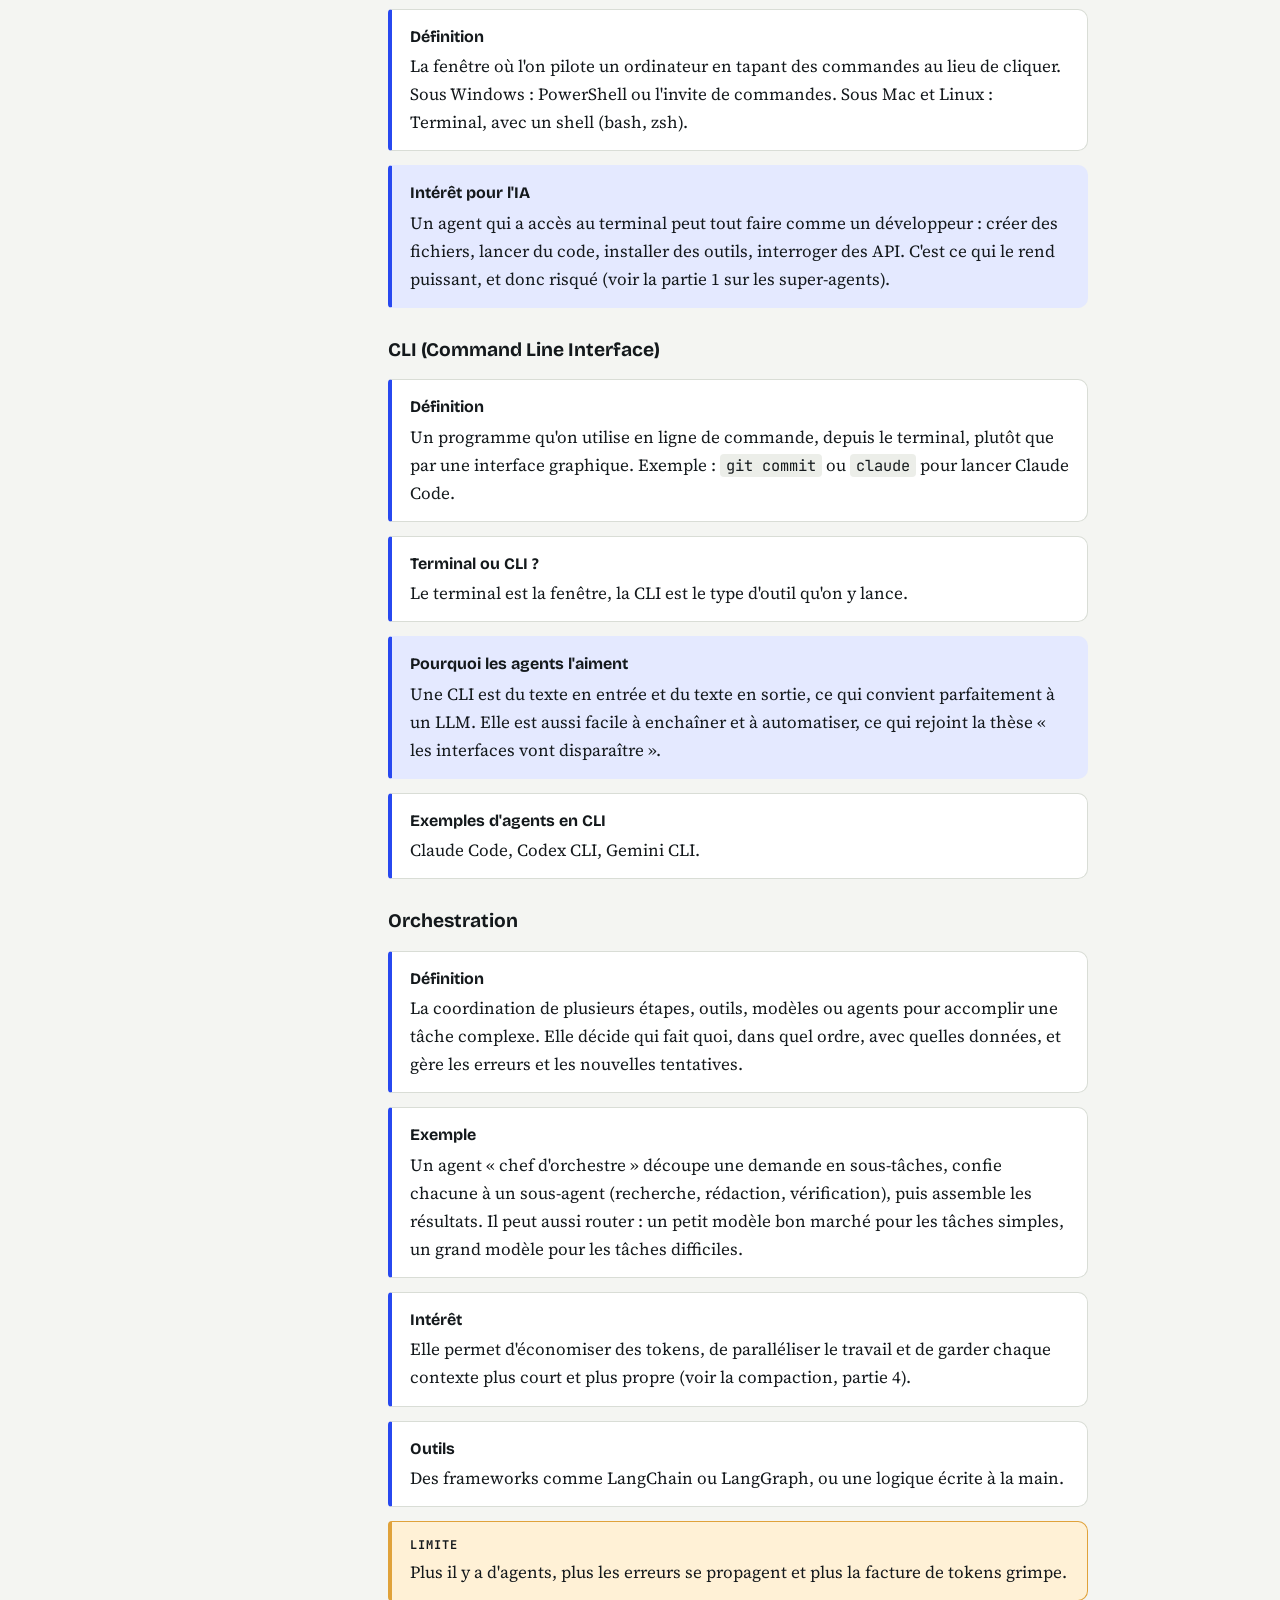
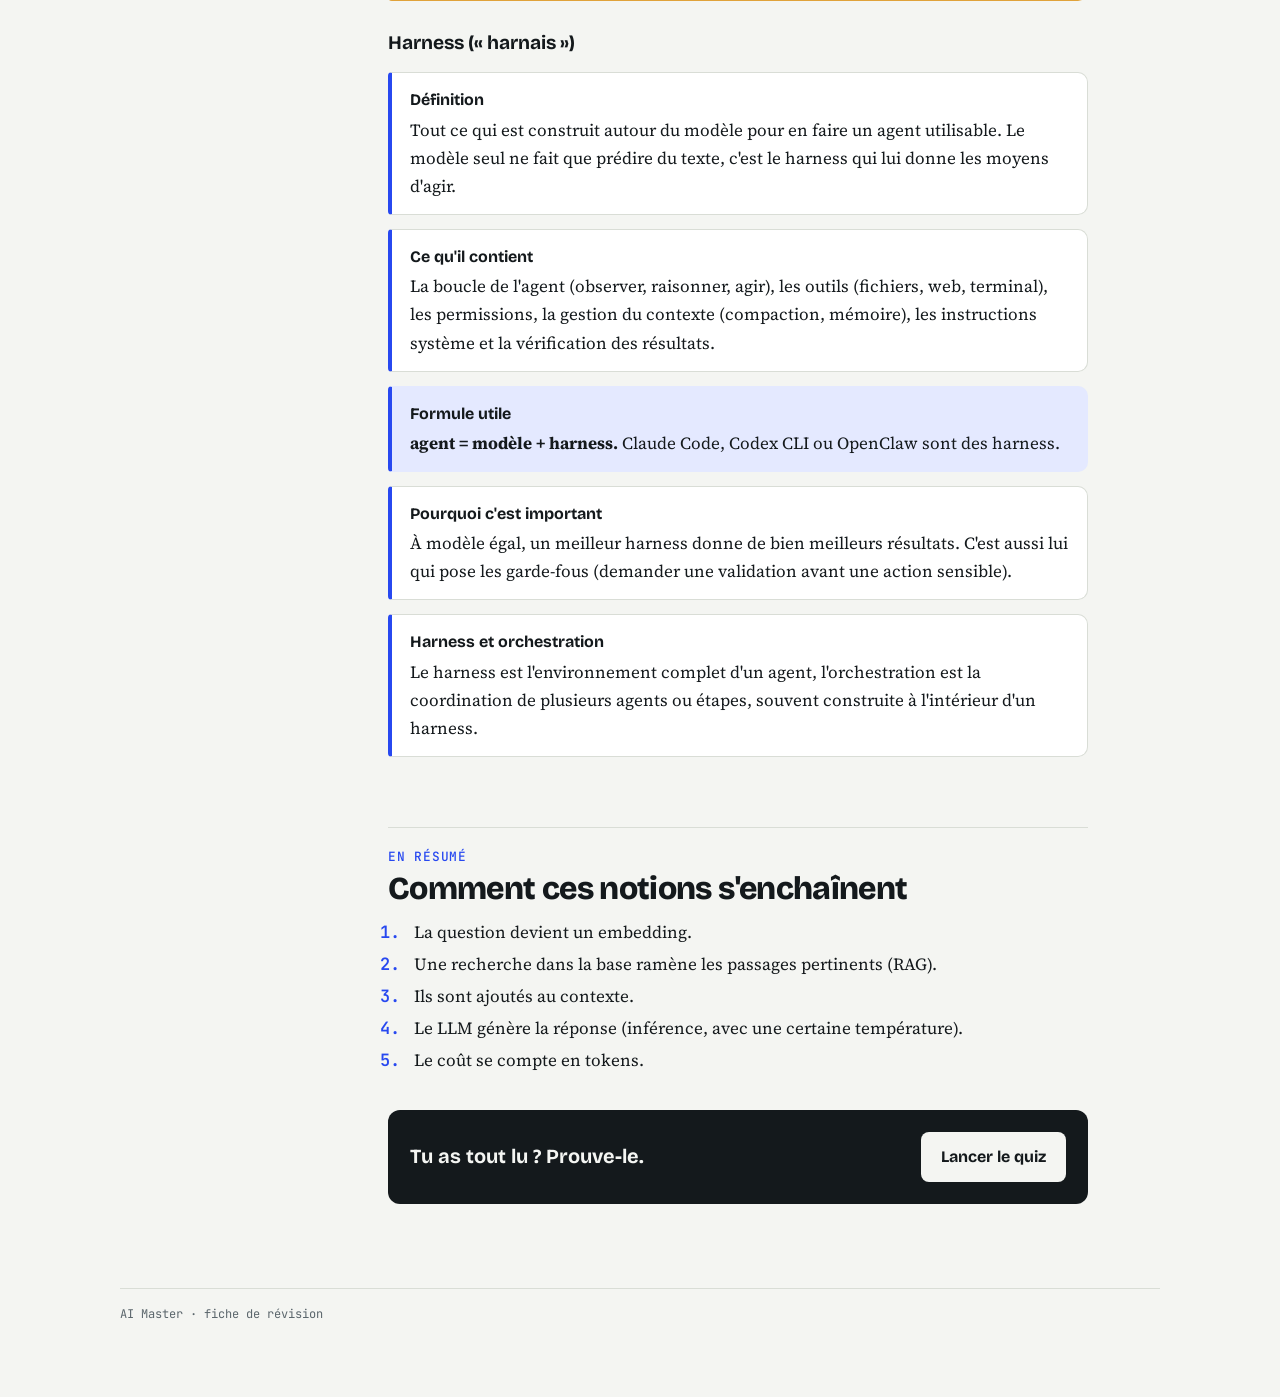
==== commit da9664e5: "Ajoute la fiche Data Science & AI for Managers, un onglet et 13 questions de quiz Co-Authored-By: Cl" ====
--- a/index.html
+++ b/index.html
@@ -16,6 +16,7 @@
     <a class="brand" href="index.html">AI<b>Master</b></a>
     <a class="tab" href="index.html" aria-current="page">Fiche IA</a>
     <a class="tab" href="skills.html">Skills</a>
+    <a class="tab" href="data.html">Data Science</a>
     <a class="tab" href="game.html">Le quiz</a>
   </header>
 
--- a/style.css
+++ b/style.css
@@ -166,3 +166,15 @@
 .src { font-size: .92rem; color: var(--muted); }
 .src li { overflow-wrap: anywhere; }
 @media (max-width: 700px) { .tiers { grid-template-columns: minmax(0, 1fr); } }
+
+/* barre de répartition (ex. 70 / 30) */
+.split { display: flex; height: 44px; border-radius: 10px; overflow: hidden; margin: 14px 0 6px; font-family: var(--display); font-weight: 700; font-size: .95rem; }
+.split > div { display: flex; align-items: center; padding-inline: 14px; white-space: nowrap; }
+.split .a { flex: 70; background: var(--accent); color: var(--accent-ink); }
+.split .b { flex: 30; background: var(--accent-soft); color: var(--ink); }
+.cols { display: grid; grid-template-columns: repeat(3, minmax(0, 1fr)); gap: 12px; margin: 14px 0; }
+.col { background: var(--surface); border: 1px solid var(--line); border-top: 4px solid var(--accent); border-radius: 4px 4px 10px 10px; padding: 14px 16px; }
+.col b { font-family: var(--display); display: block; margin-bottom: 4px; }
+.col .tag { display: block; margin-bottom: 8px; }
+.col p { margin: 0 0 6px; font-size: .95rem; line-height: 1.5; }
+@media (max-width: 700px) { .cols { grid-template-columns: minmax(0, 1fr); } }
